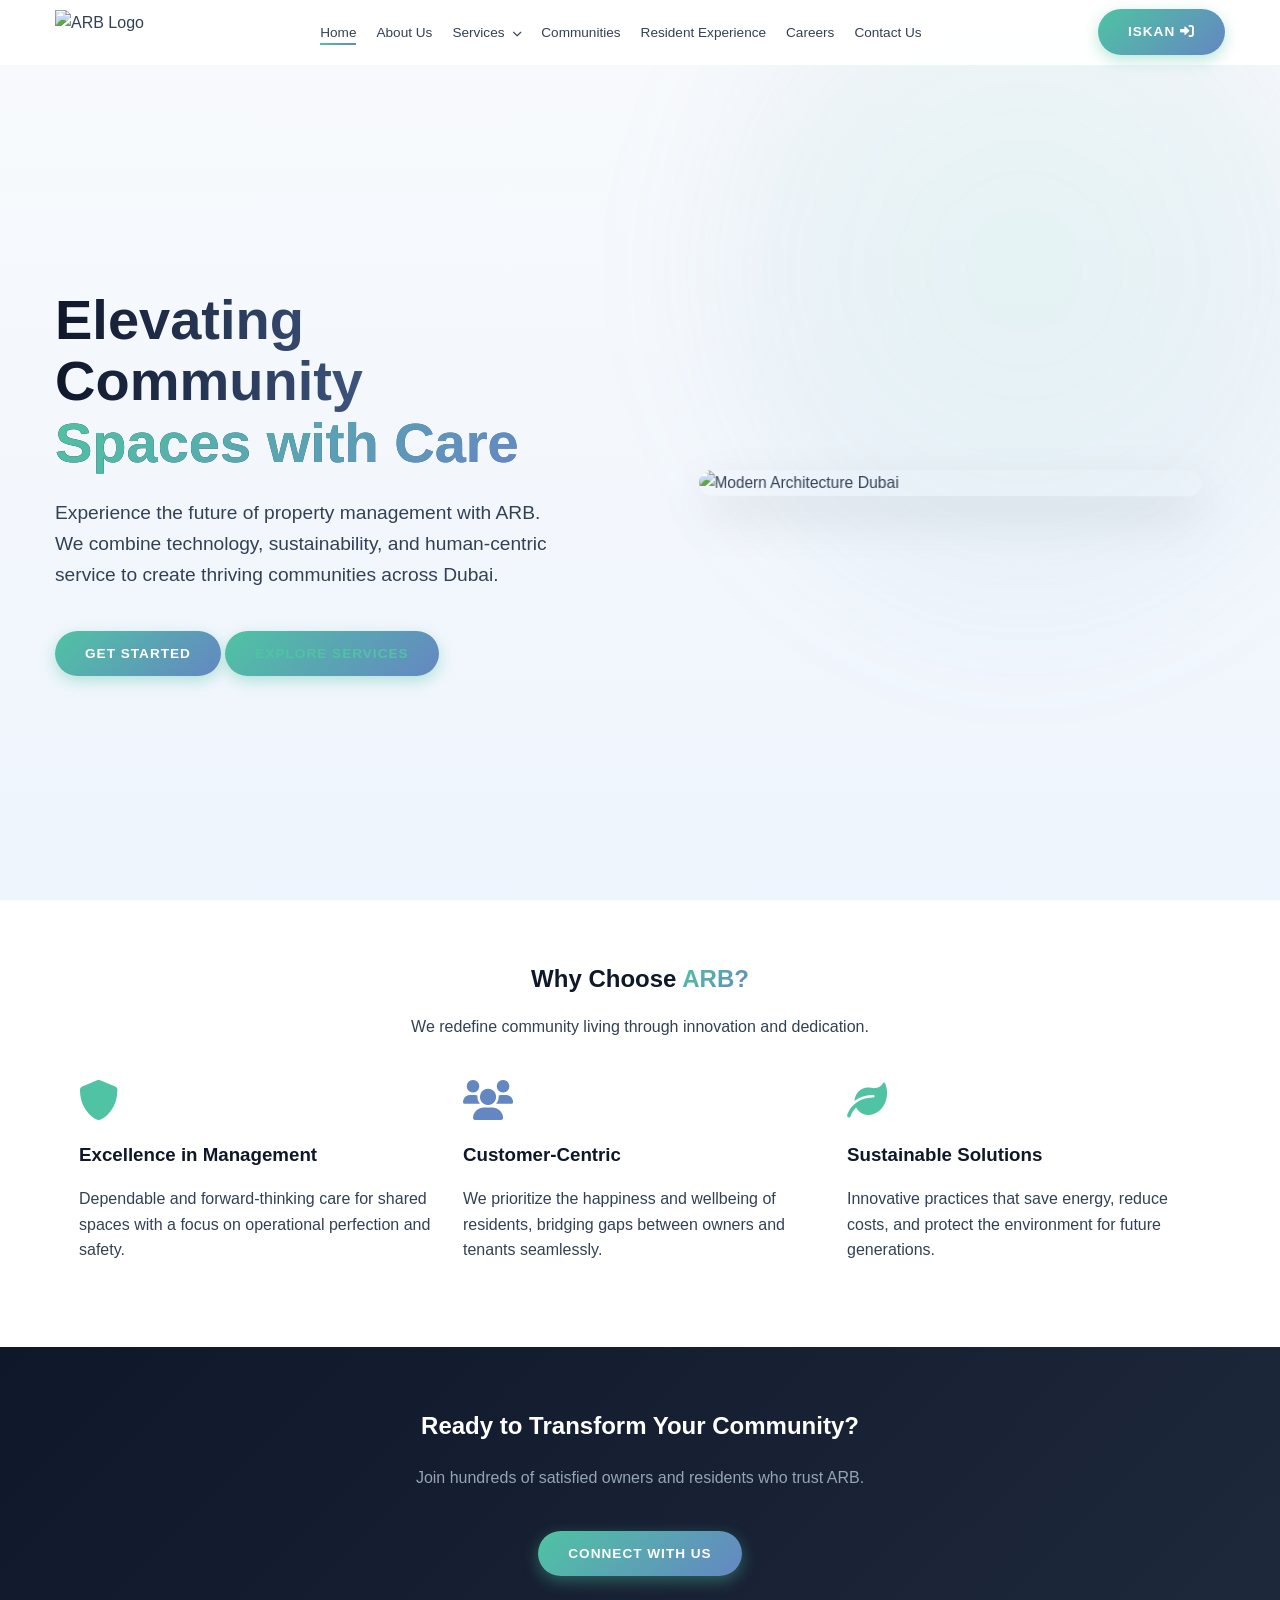
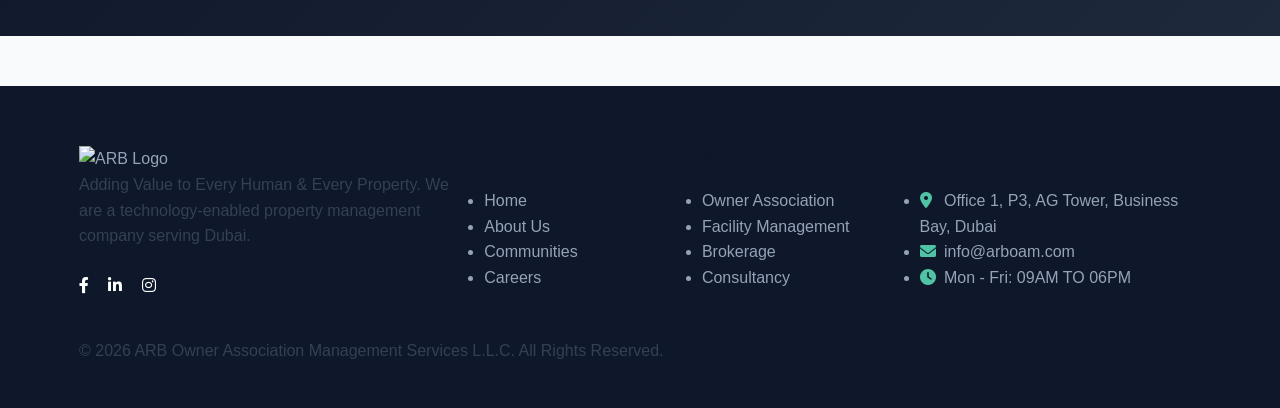
==== index.html @ 4837bdbb "initial commit" ====
<!DOCTYPE html>
<html lang="en">

<head>
    <meta charset="UTF-8">
    <meta name="viewport" content="width=device-width, initial-scale=1.0">
    <title>ARB Owners Association Management - Modern Living</title>
    <link rel="stylesheet" href="style.css">
    <link href="https://cdnjs.cloudflare.com/ajax/libs/font-awesome/6.0.0/css/all.min.css" rel="stylesheet">
</head>

<body>

    <!-- Header / Navbar -->
    <header>
        <div class="container nav-wrapper">
            <a href="index.html" class="logo"><img src="https://www.arboam.com/wp-content/uploads/2025/01/ARB-Logo.png"
                    alt="ARB Logo"></a>
            <nav>
                <ul>
                    <li><a href="index.html" class="active">Home</a></li>
                    <li><a href="about.html">About Us</a></li>
                    <li class="dropdown">
                        <a href="services.html">Services <i class="fas fa-chevron-down" style="font-size: 0.7em; margin-left: 5px;"></i></a>
                        <ul class="dropdown-content">
                            <li><a href="services.html">Owner Association Management</a></li>
                        </ul>
                    </li>
                    <li><a href="communities.html">Communities</a></li>
                    <li><a href="resident-experience.html">Resident Experience</a></li>
                    <li><a href="careers.html">Careers</a></li>
                    <li><a href="contact.html">Contact Us</a></li>
                </ul>
            </nav>
            <a href="#" class="btn btn-Iskan">Iskan <i class="fas fa-sign-in-alt"></i></a>
        </div>
    </header>

    <!-- Hero Section -->
    <section class="hero">
        <div class="shape shape-1"></div>
        <div class="container hero-content">
            <div class="hero-text">
                <h1>Elevating Community <br> <span class="text-gradient">Spaces with Care</span></h1>
                <p>Experience the future of property management with ARB. We combine technology, sustainability, and
                    human-centric service to create thriving communities across Dubai.</p>
                <a href="contact.html" class="btn">Get Started</a>
                <a href="services.html" class="btn btn-Iskan"
                    style="border-color: var(--primary-green); color: var(--primary-green);">Explore Services</a>
            </div>
            <div class="hero-image">
                <img src="https://images.unsplash.com/photo-1545324418-cc1a3fa10c00?ixlib=rb-1.2.1&auto=format&fit=crop&w=1350&q=80"
                    alt="Modern Architecture Dubai">
            </div>
        </div>
    </section>

    <!-- Features Section -->
    <section class="section-padding" style="background: white;">
        <div class="container">
            <div class="section-header">
                <h2>Why Choose <span class="text-gradient">ARB?</span></h2>
                <p>We redefine community living through innovation and dedication.</p>
            </div>
            <div style="display: grid; grid-template-columns: repeat(auto-fit, minmax(300px, 1fr)); gap: 30px;">
                <div class="card">
                    <i class="fas fa-shield-alt"
                        style="font-size: 2.5rem; color: var(--primary-green); margin-bottom: 20px;"></i>
                    <h3>Excellence in Management</h3>
                    <p>Dependable and forward-thinking care for shared spaces with a focus on operational perfection and
                        safety.</p>
                </div>
                <div class="card">
                    <i class="fas fa-users"
                        style="font-size: 2.5rem; color: var(--primary-blue); margin-bottom: 20px;"></i>
                    <h3>Customer-Centric</h3>
                    <p>We prioritize the happiness and wellbeing of residents, bridging gaps between owners and tenants
                        seamlessly.</p>
                </div>
                <div class="card">
                    <i class="fas fa-leaf"
                        style="font-size: 2.5rem; color: var(--primary-green); margin-bottom: 20px;"></i>
                    <h3>Sustainable Solutions</h3>
                    <p>Innovative practices that save energy, reduce costs, and protect the environment for future
                        generations.</p>
                </div>
            </div>
        </div>
    </section>

    <!-- CTA Section -->
    <section class="section-padding"
        style="background: linear-gradient(135deg, #0f172a 0%, #1e293b 100%); color: white;">
        <div class="container" style="text-align: center;">
            <h2 style="color: white; margin-bottom: 20px;">Ready to Transform Your Community?</h2>
            <p style="color: #94a3b8; margin-bottom: 40px;">Join hundreds of satisfied owners and residents who trust
                ARB.</p>
            <a href="contact.html" class="btn">Connect With Us</a>
        </div>
    </section>

    <!-- Footer -->
    <footer>
        <div class="container">
            <div class="footer-grid">
                <div class="footer-item">
                    <a href="index.html" class="footer-logo"><img
                            src="https://www.arboam.com/wp-content/uploads/2025/01/ARB-Logo.png" alt="ARB Logo"></a>
                    <p>Adding Value to Every Human & Every Property. We are a technology-enabled property management
                        company serving Dubai.</p>
                    <div style="margin-top: 20px;">
                        <a href="#" style="color: white; margin-right: 15px;"><i class="fab fa-facebook-f"></i></a>
                        <a href="#" style="color: white; margin-right: 15px;"><i class="fab fa-linkedin-in"></i></a>
                        <a href="#" style="color: white; margin-right: 15px;"><i class="fab fa-instagram"></i></a>
                    </div>
                </div>

                <div class="footer-item">
                    <h4>Quick Links</h4>
                    <ul class="footer-links">
                        <li><a href="index.html">Home</a></li>
                        <li><a href="about.html">About Us</a></li>
                        <li><a href="communities.html">Communities</a></li>
                        <li><a href="careers.html">Careers</a></li>
                    </ul>
                </div>

                <div class="footer-item">
                    <h4>Services</h4>
                    <ul class="footer-links">
                        <li><a href="services.html">Owner Association</a></li>
                        <li><a href="services.html">Facility Management</a></li>
                        <li><a href="services.html">Brokerage</a></li>
                        <li><a href="services.html">Consultancy</a></li>
                    </ul>
                </div>

                <div class="footer-item">
                    <h4>Contact Info</h4>
                    <ul class="footer-links">
                        <li><i class="fas fa-map-marker-alt" style="width: 20px; color: var(--primary-green);"></i>
                            Office 1, P3, AG Tower, Business Bay, Dubai</li>
                        <li><i class="fas fa-envelope" style="width: 20px; color: var(--primary-green);"></i>
                            info@arboam.com</li>
                        <li><i class="fas fa-clock" style="width: 20px; color: var(--primary-green);"></i> Mon - Fri:
                            09AM TO 06PM</li>
                    </ul>
                </div>
            </div>

            <div class="copyright">
                <p>&copy; 2026 ARB Owner Association Management Services L.L.C. All Rights Reserved.</p>
            </div>
        </div>
    </footer>

</body>

</html>
---- style.css ----
/* Global Variables & Color Palette */
:root {
    --primary-blue: #6487c2;
    --primary-green: #4fc3a3;
    --dark-bg: #0f172a;
    --light-bg: #f8fafc;
    --text-color: #334155;
    --light-text: #94a3b8;
    --white: #ffffff;
    --gradient-main: linear-gradient(135deg, var(--primary-green) 0%, var(--primary-blue) 100%);
    --gradient-hover: linear-gradient(135deg, var(--primary-blue) 0%, var(--primary-green) 100%);
    --nav-height: 65px;
    --glass-bg: rgba(255, 255, 255, 0.95);
    --glass-border: 1px solid rgba(255, 255, 255, 0.3);
    --shadow-soft: 0 10px 30px rgba(0, 0, 0, 0.05);
    --shadow-hover: 0 20px 40px rgba(100, 135, 194, 0.2);
    --radius-lg: 16px;
    --radius-btn: 50px;
}

* {
    margin: 0;
    padding: 0;
    box-sizing: border-box;
    font-family: 'Segoe UI', Tahoma, Geneva, Verdana, sans-serif;
}

body {
    background-color: var(--light-bg);
    color: var(--text-color);
    line-height: 1.6;
    overflow-x: hidden;
}

/* Typography */
h1, h2, h3, h4, h5, h6 {
    color: var(--dark-bg);
    margin-bottom: 1rem;
    font-weight: 700;
}

p {
    margin-bottom: 1.5rem;
    color: var(--text-color);
}

a {
    text-decoration: none;
    color: inherit;
    transition: all 0.3s ease;
}

/* Utility Classes */
.container {
    width: 90%;
    max-width: 1200px;
    margin: 0 auto;
    padding: 0 15px;
}

.text-gradient {
    background: var(--gradient-main);
    -webkit-background-clip: text;
    -webkit-text-fill-color: transparent;
    background-clip: text;
}

.section-padding {
    padding: 60px 0;
}

/* About Image Control */
.about-image {
    width: 100%;
    max-width: 500px;
    height: auto;
    object-fit: cover;
    border-radius: var(--radius-lg);
    box-shadow: 0 20px 40px rgba(0,0,0,0.1);
    display: block;
    margin: 0 auto;
}

/* Navbar */
header {
    position: fixed;
    top: 0;
    width: 100%;
    height: var(--nav-height);
    background: var(--glass-bg);
    backdrop-filter: blur(10px);
    -webkit-backdrop-filter: blur(10px);
    border-bottom: var(--glass-border);
    z-index: 1000;
    display: flex;
    align-items: center;
    transition: all 0.3s ease;
}

.nav-wrapper {
    display: flex;
    justify-content: space-between;
    align-items: center;
    width: 100%;
}

.logo {
    display: flex;
    align-items: center;
}

.logo img {
    height: 45px;
    width: auto;
}

nav ul {
    display: flex;
    list-style: none;
    gap: 20px;
    align-items: center;
}

/* Dropdown Support */
.dropdown {
    position: relative;
}

.dropdown-content {
    display: none;
    position: absolute;
    top: 100%;
    left: 0;
    background-color: var(--white); /* Ensure background is solid white */
    min-width: 240px;
    box-shadow: 0 10px 30px rgba(0,0,0,0.1);
    border-radius: 8px;
    padding: 10px 0;
    flex-direction: column;
    gap: 0;
    z-index: 1000;
}

.dropdown:hover .dropdown-content {
    display: flex;
}

.dropdown-content li {
    width: 100%;
    display: block;
}

.dropdown-content li a {
    display: block;
    padding: 10px 20px;
    width: 100%;
    color: var(--text-color);
    transition: all 0.2s ease;
}

.dropdown-content li a:hover {
    background-color: var(--light-bg);
    color: var(--primary-green);
    padding-left: 25px; /* Slight movement on hover */
}

/* Remove the underline effect for dropdown items to keep it clean */
.dropdown-content li a::after {
    display: none;
}

nav ul li a {
    font-weight: 500;
    font-size: 0.85rem;
    color: var(--text-color);
    position: relative;
}

nav ul li a::after {
    content: '';
    position: absolute;
    bottom: -5px;
    left: 0;
    width: 0;
    height: 2px;
    background: var(--gradient-main);
    transition: width 0.3s ease;
}

nav ul li a:hover::after,
nav ul li a.active::after {
    width: 100%;
}

/* Buttons */
.btn {
    display: inline-block;
    padding: 12px 30px;
    background: var(--gradient-main);
    color: var(--white);
    border: none;
    border-radius: var(--radius-btn);
    font-weight: 600;
    cursor: pointer;
    text-transform: uppercase;
    font-size: 0.85rem;
    letter-spacing: 1px;
    box-shadow: 0 5px 15px rgba(79, 195, 163, 0.4);
    transition: all 0.3s ease;
}

.btn:hover {
    transform: translateY(-2px);
    box-shadow: 0 8px 20px rgba(79, 195, 163, 0.6);
    background: var(--gradient-hover);
}

.btn-login {
    background: transparent;
    border: 2px solid var(--primary-blue);
    color: var(--primary-blue);
    margin-left: 20px;
    box-shadow: none;
}

.btn-login:hover {
    background: var(--primary-blue);
    color: var(--white);
    transform: translateY(-2px);
    box-shadow: 0 5px 15px rgba(100, 135, 194, 0.3);
}

/* Hero Section */
.hero {
    min-height: 100vh;
    padding-top: var(--nav-height);
    display: flex;
    align-items: center;
    position: relative;
    overflow: hidden;
    background: linear-gradient(180deg, rgba(248,250,252,1) 0%, rgba(230,240,255,0.5) 100%);
}

.hero::before {
    content: '';
    position: absolute;
    top: -10%;
    right: -5%;
    width: 50%;
    height: 80%;
    background: radial-gradient(circle, rgba(79,195,163,0.1) 0%, rgba(100,135,194,0.05) 70%);
    border-radius: 50%;
    z-index: 0;
    filter: blur(60px);
}

.hero-content {
    position: relative;
    z-index: 1;
    width: 100%;
    display: grid;
    grid-template-columns: 1fr 1fr;
    gap: 50px;
    align-items: center;
}

.hero-text h1 {
    font-size: 3.5rem;
    line-height: 1.1;
    margin-bottom: 25px;
    background: linear-gradient(90deg, var(--dark-bg), var(--primary-blue));
    -webkit-background-clip: text;
    -webkit-text-fill-color: transparent;
}

.hero-text p {
    font-size: 1.2rem;
    color: var(--text-color);
    margin-bottom: 40px;
    max-width: 90%;
}

/* ...existing code... */

.hero-image img {
    /* Adjusted Size */
    width: 90%; 
    max-width: 600px; /* Limit maximum width */
    display: block;
    margin: 0 auto;
    border-radius: var(--radius-lg);
    box-shadow: 0 20px 50px rgba(0,0,0,0.1);
    transform: perspective(1000px) rotateY(-5deg);
    transition: transform 0.5s ease;
}

/* ...existing code... */

/* Section Headers */
.section-header {
    text-align: center;
    max-width: 700px;
    margin: 0 auto 40px; /* Reduced margin */
}

/* ...existing code... */

/* Footer */
footer {
    background: var(--dark-bg);
    color: var(--light-text);
    padding: 60px 0 20px; /* Reduced padding */
    position: relative;
    margin-top: 50px;
}

/* ...existing code... */

.footer-grid {
    display: grid;
    grid-template-columns: 2fr 1fr 1fr 1.5fr;
    gap: 30px; /* Reduced gap */
    margin-bottom: 40px; /* Reduced margin */
}

/* ...existing code... */

/* Responsive */
@media (max-width: 968px) {
    .nav-wrapper {
        flex-direction: column;
        padding: 15px 0;
    }
    
    header {
        height: auto;
        position: relative; /* Changed from fixed for better mobile handling or keep fixed but consider height */
    }

    nav ul {
        flex-wrap: wrap;
        justify-content: center;
        margin: 15px 0;
        gap: 15px; /* Reduced gap for mobile */
    }
    
    .hero {
        padding-top: 40px; /* Reduced padding since header might not be fixed overlay or just to reduce gap */
        min-height: auto; /* Allow content to dictate height */
        padding-bottom: 60px;
    }

    .hero-content {
        grid-template-columns: 1fr;
        gap: 40px;
        text-align: center;
    }

    .hero-text h1 {
        font-size: 2.5rem; /* Smaller font on mobile */
    }

    .hero-text p {
        margin-left: auto;
        margin-right: auto;
    }

    /* About Page Image Responsive */
    .section-padding > .container > div { 
        /* Targeting the grid in about us page */
        grid-template-columns: 1fr !important;
    }
    
    .hero-image {
        margin-top: 20px;
    }

    .hero-image img {
        width: 100%;
        max-width: 100%;
        transform: none; /* Remove 3D effect on mobile for cleaner look */
    }
    
    .footer-grid {
        grid-template-columns: 1fr;
        gap: 40px;
    }
    
    .card {
        padding: 30px; /* Slightly reduced padding */
    }
}

@media (max-width: 480px) {
    .hero-text h1 {
        font-size: 2rem;
    }
    
    .btn {
        width: 100%;
        margin-bottom: 10px;
    }
    
    .btn-login {
        margin-left: 0;
    }
}
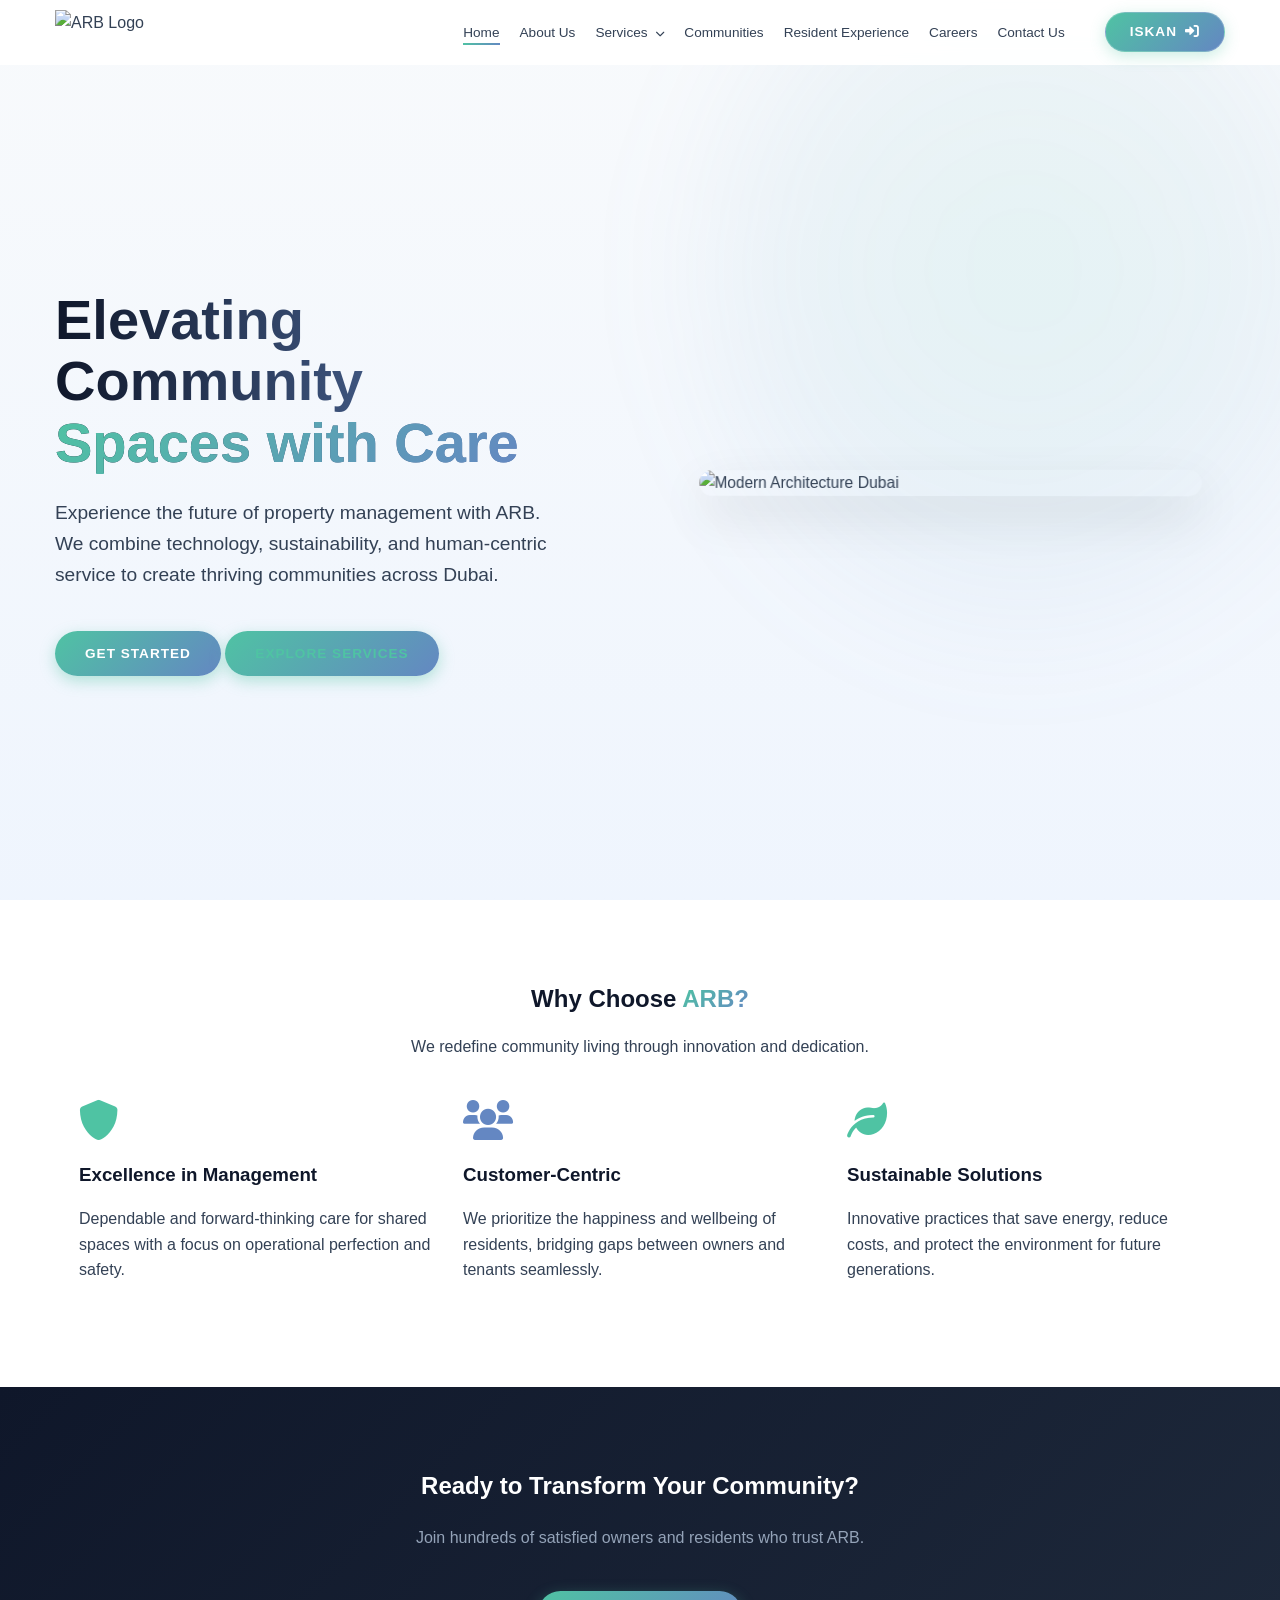
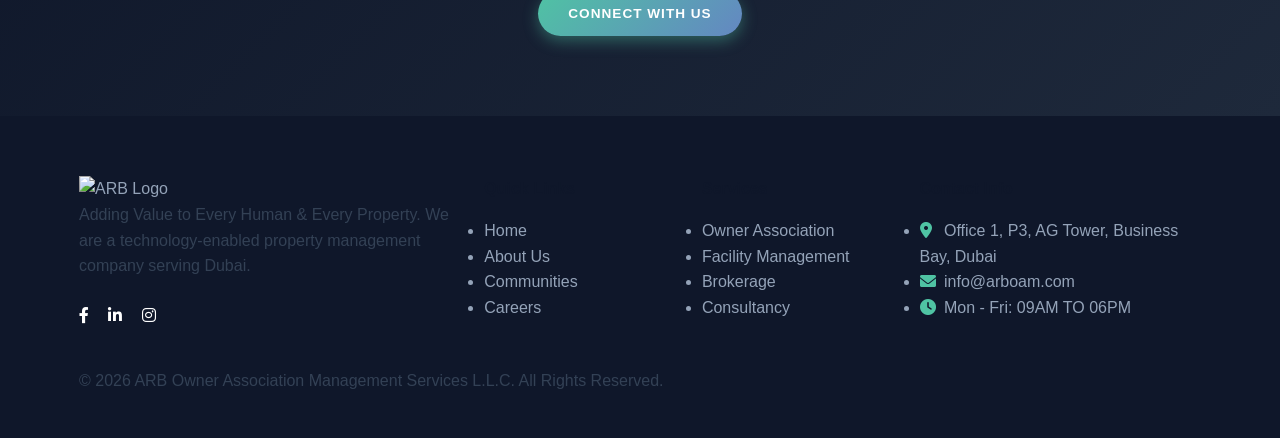
==== commit 553d4143: "changes done" ====
--- a/index.html
+++ b/index.html
@@ -30,9 +30,9 @@
                     <li><a href="resident-experience.html">Resident Experience</a></li>
                     <li><a href="careers.html">Careers</a></li>
                     <li><a href="contact.html">Contact Us</a></li>
+                    <li style="margin-left: 20px;"><a href="#" class="btn btn-iskan">Iskan <i class="fas fa-sign-in-alt"></i></a></li>
                 </ul>
             </nav>
-            <a href="#" class="btn btn-Iskan">Iskan <i class="fas fa-sign-in-alt"></i></a>
         </div>
     </header>
 
--- a/style.css
+++ b/style.css
@@ -1,407 +1,537 @@
 /* Global Variables & Color Palette */
 :root {
-    --primary-blue: #6487c2;
-    --primary-green: #4fc3a3;
-    --dark-bg: #0f172a;
-    --light-bg: #f8fafc;
-    --text-color: #334155;
-    --light-text: #94a3b8;
-    --white: #ffffff;
-    --gradient-main: linear-gradient(135deg, var(--primary-green) 0%, var(--primary-blue) 100%);
-    --gradient-hover: linear-gradient(135deg, var(--primary-blue) 0%, var(--primary-green) 100%);
-    --nav-height: 65px;
-    --glass-bg: rgba(255, 255, 255, 0.95);
-    --glass-border: 1px solid rgba(255, 255, 255, 0.3);
-    --shadow-soft: 0 10px 30px rgba(0, 0, 0, 0.05);
-    --shadow-hover: 0 20px 40px rgba(100, 135, 194, 0.2);
-    --radius-lg: 16px;
-    --radius-btn: 50px;
+  --primary-blue: #6487c2;
+  --primary-green: #4fc3a3;
+  --dark-bg: #0f172a;
+  --light-bg: #f8fafc;
+  --text-color: #334155;
+  --light-text: #94a3b8;
+  --white: #ffffff;
+  --gradient-main: linear-gradient(
+    135deg,
+    var(--primary-green) 0%,
+    var(--primary-blue) 100%
+  );
+  --gradient-hover: linear-gradient(
+    135deg,
+    var(--primary-blue) 0%,
+    var(--primary-green) 100%
+  );
+  --nav-height: 65px;
+  --glass-bg: rgba(255, 255, 255, 0.95);
+  --glass-border: 1px solid rgba(255, 255, 255, 0.3);
+  --shadow-soft: 0 10px 30px rgba(0, 0, 0, 0.05);
+  --shadow-hover: 0 20px 40px rgba(100, 135, 194, 0.2);
+  --radius-lg: 16px;
+  --radius-btn: 50px;
 }
 
 * {
-    margin: 0;
-    padding: 0;
-    box-sizing: border-box;
-    font-family: 'Segoe UI', Tahoma, Geneva, Verdana, sans-serif;
+  margin: 0;
+  padding: 0;
+  box-sizing: border-box;
+  font-family: "Segoe UI", Tahoma, Geneva, Verdana, sans-serif;
 }
 
 body {
-    background-color: var(--light-bg);
-    color: var(--text-color);
-    line-height: 1.6;
-    overflow-x: hidden;
+  background-color: var(--light-bg);
+  color: var(--text-color);
+  line-height: 1.6;
+  overflow-x: hidden;
 }
 
 /* Typography */
-h1, h2, h3, h4, h5, h6 {
-    color: var(--dark-bg);
-    margin-bottom: 1rem;
-    font-weight: 700;
+h1,
+h2,
+h3,
+h4,
+h5,
+h6 {
+  color: var(--dark-bg);
+  margin-bottom: 1rem;
+  font-weight: 700;
 }
 
 p {
-    margin-bottom: 1.5rem;
-    color: var(--text-color);
+  margin-bottom: 1.5rem;
+  color: var(--text-color);
 }
 
 a {
-    text-decoration: none;
-    color: inherit;
-    transition: all 0.3s ease;
+  text-decoration: none;
+  color: inherit;
+  transition: all 0.3s ease;
 }
 
 /* Utility Classes */
 .container {
-    width: 90%;
-    max-width: 1200px;
-    margin: 0 auto;
-    padding: 0 15px;
+  width: 90%;
+  max-width: 1200px;
+  margin: 0 auto;
+  padding: 0 15px;
 }
 
 .text-gradient {
-    background: var(--gradient-main);
-    -webkit-background-clip: text;
-    -webkit-text-fill-color: transparent;
-    background-clip: text;
+  background: var(--gradient-main);
+  -webkit-background-clip: text;
+  -webkit-text-fill-color: transparent;
+  background-clip: text;
 }
 
 .section-padding {
-    padding: 60px 0;
+  padding: 80px 0;
 }
 
 /* About Image Control */
 .about-image {
-    width: 100%;
-    max-width: 500px;
-    height: auto;
-    object-fit: cover;
-    border-radius: var(--radius-lg);
-    box-shadow: 0 20px 40px rgba(0,0,0,0.1);
-    display: block;
-    margin: 0 auto;
+  width: 100%;
+  max-width: 400px;
+  height: auto;
+  object-fit: cover;
+  border-radius: var(--radius-lg);
+  box-shadow: 0 15px 30px rgba(0, 0, 0, 0.08);
+  display: block;
+  margin: 0 auto;
 }
 
 /* Navbar */
 header {
-    position: fixed;
-    top: 0;
-    width: 100%;
-    height: var(--nav-height);
-    background: var(--glass-bg);
-    backdrop-filter: blur(10px);
-    -webkit-backdrop-filter: blur(10px);
-    border-bottom: var(--glass-border);
-    z-index: 1000;
-    display: flex;
-    align-items: center;
-    transition: all 0.3s ease;
+  position: fixed;
+  top: 0;
+  width: 100%;
+  height: var(--nav-height);
+  background: var(--glass-bg);
+  backdrop-filter: blur(10px);
+  -webkit-backdrop-filter: blur(10px);
+  border-bottom: var(--glass-border);
+  z-index: 1000;
+  display: flex;
+  align-items: center;
+  transition: all 0.3s ease;
 }
 
 .nav-wrapper {
-    display: flex;
-    justify-content: space-between;
-    align-items: center;
-    width: 100%;
+  display: flex;
+  justify-content: space-between;
+  align-items: center;
+  width: 100%;
 }
 
 .logo {
-    display: flex;
-    align-items: center;
+  display: flex;
+  align-items: center;
 }
 
 .logo img {
-    height: 45px;
-    width: auto;
+  height: 45px;
+  width: auto;
 }
 
 nav ul {
-    display: flex;
-    list-style: none;
-    gap: 20px;
-    align-items: center;
+  display: flex;
+  list-style: none;
+  gap: 20px;
+  align-items: center;
 }
 
 /* Dropdown Support */
 .dropdown {
-    position: relative;
+  position: relative;
 }
 
 .dropdown-content {
-    display: none;
-    position: absolute;
-    top: 100%;
-    left: 0;
-    background-color: var(--white); /* Ensure background is solid white */
-    min-width: 240px;
-    box-shadow: 0 10px 30px rgba(0,0,0,0.1);
-    border-radius: 8px;
-    padding: 10px 0;
-    flex-direction: column;
-    gap: 0;
-    z-index: 1000;
+  display: none;
+  position: absolute;
+  top: 100%;
+  left: 0;
+  background-color: var(--white); /* Ensure background is solid white */
+  min-width: 240px;
+  box-shadow: 0 10px 30px rgba(0, 0, 0, 0.1);
+  border-radius: 8px;
+  padding: 10px 0;
+  flex-direction: column;
+  gap: 0;
+  z-index: 1000;
 }
 
 .dropdown:hover .dropdown-content {
-    display: flex;
+  display: flex;
 }
 
 .dropdown-content li {
-    width: 100%;
-    display: block;
+  width: 100%;
+  display: block;
 }
 
 .dropdown-content li a {
-    display: block;
-    padding: 10px 20px;
-    width: 100%;
-    color: var(--text-color);
-    transition: all 0.2s ease;
+  display: block;
+  padding: 10px 20px;
+  width: 100%;
+  color: var(--text-color);
+  transition: all 0.2s ease;
 }
 
 .dropdown-content li a:hover {
-    background-color: var(--light-bg);
-    color: var(--primary-green);
-    padding-left: 25px; /* Slight movement on hover */
+  background-color: var(--light-bg);
+  color: var(--primary-green);
+  padding-left: 25px; /* Slight movement on hover */
 }
 
 /* Remove the underline effect for dropdown items to keep it clean */
 .dropdown-content li a::after {
-    display: none;
+  display: none;
 }
 
 nav ul li a {
-    font-weight: 500;
-    font-size: 0.85rem;
-    color: var(--text-color);
-    position: relative;
+  font-weight: 500;
+  font-size: 0.85rem;
+  color: var(--text-color);
+  position: relative;
 }
 
 nav ul li a::after {
-    content: '';
-    position: absolute;
-    bottom: -5px;
-    left: 0;
-    width: 0;
-    height: 2px;
-    background: var(--gradient-main);
-    transition: width 0.3s ease;
+  content: "";
+  position: absolute;
+  bottom: -5px;
+  left: 0;
+  width: 0;
+  height: 2px;
+  background: var(--gradient-main);
+  transition: width 0.3s ease;
 }
 
 nav ul li a:hover::after,
 nav ul li a.active::after {
-    width: 100%;
+  width: 100%;
 }
 
 /* Buttons */
 .btn {
-    display: inline-block;
-    padding: 12px 30px;
-    background: var(--gradient-main);
-    color: var(--white);
-    border: none;
-    border-radius: var(--radius-btn);
-    font-weight: 600;
-    cursor: pointer;
-    text-transform: uppercase;
-    font-size: 0.85rem;
-    letter-spacing: 1px;
-    box-shadow: 0 5px 15px rgba(79, 195, 163, 0.4);
-    transition: all 0.3s ease;
+  display: inline-block;
+  padding: 12px 30px;
+  background: var(--gradient-main);
+  color: var(--white);
+  border: none;
+  border-radius: var(--radius-btn);
+  font-weight: 600;
+  cursor: pointer;
+  text-transform: uppercase;
+  font-size: 0.85rem;
+  letter-spacing: 1px;
+  box-shadow: 0 5px 15px rgba(79, 195, 163, 0.4);
+  transition: all 0.3s ease;
 }
 
 .btn:hover {
-    transform: translateY(-2px);
-    box-shadow: 0 8px 20px rgba(79, 195, 163, 0.6);
-    background: var(--gradient-hover);
+  transform: translateY(-2px);
+  box-shadow: 0 8px 20px rgba(79, 195, 163, 0.6);
+  background: var(--gradient-hover);
 }
 
 .btn-login {
-    background: transparent;
-    border: 2px solid var(--primary-blue);
-    color: var(--primary-blue);
-    margin-left: 20px;
-    box-shadow: none;
+  background: transparent;
+  border: 2px solid var(--primary-blue);
+  color: var(--primary-blue);
+  margin-left: 20px;
+  box-shadow: none;
 }
 
 .btn-login:hover {
-    background: var(--primary-blue);
-    color: var(--white);
-    transform: translateY(-2px);
-    box-shadow: 0 5px 15px rgba(100, 135, 194, 0.3);
+  background: var(--primary-blue);
+  color: var(--white);
+  transform: translateY(-2px);
+  box-shadow: 0 5px 15px rgba(100, 135, 194, 0.3);
 }
 
 /* Hero Section */
 .hero {
-    min-height: 100vh;
-    padding-top: var(--nav-height);
-    display: flex;
-    align-items: center;
-    position: relative;
-    overflow: hidden;
-    background: linear-gradient(180deg, rgba(248,250,252,1) 0%, rgba(230,240,255,0.5) 100%);
+  min-height: 100vh;
+  padding-top: var(--nav-height);
+  display: flex;
+  align-items: center;
+  position: relative;
+  overflow: hidden;
+  background: linear-gradient(
+    180deg,
+    rgba(248, 250, 252, 1) 0%,
+    rgba(230, 240, 255, 0.5) 100%
+  );
 }
 
 .hero::before {
-    content: '';
-    position: absolute;
-    top: -10%;
-    right: -5%;
-    width: 50%;
-    height: 80%;
-    background: radial-gradient(circle, rgba(79,195,163,0.1) 0%, rgba(100,135,194,0.05) 70%);
-    border-radius: 50%;
-    z-index: 0;
-    filter: blur(60px);
+  content: "";
+  position: absolute;
+  top: -10%;
+  right: -5%;
+  width: 50%;
+  height: 80%;
+  background: radial-gradient(
+    circle,
+    rgba(79, 195, 163, 0.1) 0%,
+    rgba(100, 135, 194, 0.05) 70%
+  );
+  border-radius: 50%;
+  z-index: 0;
+  filter: blur(60px);
 }
 
 .hero-content {
-    position: relative;
-    z-index: 1;
-    width: 100%;
-    display: grid;
-    grid-template-columns: 1fr 1fr;
-    gap: 50px;
-    align-items: center;
+  position: relative;
+  z-index: 1;
+  width: 100%;
+  display: grid;
+  grid-template-columns: 1fr 1fr;
+  gap: 50px;
+  align-items: center;
 }
 
 .hero-text h1 {
-    font-size: 3.5rem;
-    line-height: 1.1;
-    margin-bottom: 25px;
-    background: linear-gradient(90deg, var(--dark-bg), var(--primary-blue));
-    -webkit-background-clip: text;
-    -webkit-text-fill-color: transparent;
+  font-size: 3.5rem;
+  line-height: 1.1;
+  margin-bottom: 25px;
+  background: linear-gradient(90deg, var(--dark-bg), var(--primary-blue));
+  -webkit-background-clip: text;
+  -webkit-text-fill-color: transparent;
 }
 
 .hero-text p {
-    font-size: 1.2rem;
-    color: var(--text-color);
-    margin-bottom: 40px;
-    max-width: 90%;
-}
-
-/* ...existing code... */
+  font-size: 1.2rem;
+  color: var(--text-color);
+  margin-bottom: 40px;
+  max-width: 90%;
+}
 
 .hero-image img {
-    /* Adjusted Size */
-    width: 90%; 
-    max-width: 600px; /* Limit maximum width */
-    display: block;
-    margin: 0 auto;
-    border-radius: var(--radius-lg);
-    box-shadow: 0 20px 50px rgba(0,0,0,0.1);
-    transform: perspective(1000px) rotateY(-5deg);
-    transition: transform 0.5s ease;
-}
-
-/* ...existing code... */
+  /* Adjusted Size */
+  width: 90%;
+  max-width: 600px; /* Limit maximum width */
+  display: block;
+  margin: 0 auto;
+  border-radius: var(--radius-lg);
+  box-shadow: 0 20px 50px rgba(0, 0, 0, 0.1);
+  transform: perspective(1000px) rotateY(-5deg);
+  transition: transform 0.5s ease;
+}
 
 /* Section Headers */
 .section-header {
-    text-align: center;
-    max-width: 700px;
-    margin: 0 auto 40px; /* Reduced margin */
-}
-
-/* ...existing code... */
+  text-align: center;
+  max-width: 700px;
+  margin: 0 auto 40px; /* Reduced margin */
+}
 
 /* Footer */
 footer {
-    background: var(--dark-bg);
-    color: var(--light-text);
-    padding: 60px 0 20px; /* Reduced padding */
-    position: relative;
-    margin-top: 50px;
-}
-
-/* ...existing code... */
+  background: var(--dark-bg);
+  color: var(--light-text);
+  padding: 60px 0 20px; /* Reduced padding */
+  position: relative;
+  /* margin-top: 50px; */
+}
+footer img {
+  width: 120px;
+}
 
 .footer-grid {
-    display: grid;
-    grid-template-columns: 2fr 1fr 1fr 1.5fr;
-    gap: 30px; /* Reduced gap */
-    margin-bottom: 40px; /* Reduced margin */
-}
-
-/* ...existing code... */
+  display: grid;
+  grid-template-columns: 2fr 1fr 1fr 1.5fr;
+  gap: 30px; /* Reduced gap */
+  margin-bottom: 40px; /* Reduced margin */
+}
+
+/* Page Headers */
+.page-header {
+  height: 350px;
+  background-size: cover;
+  background-position: center;
+  position: relative;
+  display: flex;
+  align-items: center;
+  justify-content: center;
+  text-align: center;
+  color: var(--white);
+  margin-top: 0; /* Nav is fixed, this might need padding-top if it goes under, or margin-top if nav pushes it */
+  padding-top: var(--nav-height); /* Ensure content clears fixed nav */
+}
+
+.page-header::after {
+  content: "";
+  position: absolute;
+  top: 0;
+  left: 0;
+  width: 100%;
+  height: 100%;
+  background: linear-gradient(rgba(15, 23, 42, 0.7), rgba(15, 23, 42, 0.5));
+  z-index: 1;
+}
+
+.page-header .container {
+  position: relative;
+  z-index: 2;
+}
+
+.page-header h1 {
+  font-size: 3rem;
+  color: var(--white);
+  margin-bottom: 10px;
+  text-shadow: 0 2px 10px rgba(0, 0, 0, 0.3);
+}
+
+.page-header p {
+  color: #e2e8f0;
+  font-size: 1.1rem;
+  max-width: 600px;
+  margin: 0 auto;
+}
+
+/* Breadcrumbs */
+.breadcrumbs {
+  margin-top: 15px;
+  padding: 8px 20px;
+  background: rgba(255, 255, 255, 0.1);
+  backdrop-filter: blur(5px);
+  border-radius: 30px;
+  display: inline-block;
+}
+
+.breadcrumbs ul {
+  list-style: none;
+  display: flex;
+  gap: 10px;
+  align-items: center;
+  margin: 0;
+  padding: 0;
+}
+
+.breadcrumbs li {
+  font-size: 0.9rem;
+  color: #cbd5e1;
+}
+
+.breadcrumbs li a {
+  color: var(--white);
+  font-weight: 600;
+}
+
+.breadcrumbs li a:hover {
+  color: var(--primary-green);
+}
+
+.breadcrumbs li::after {
+  content: "/";
+  margin-left: 10px;
+  color: rgba(255, 255, 255, 0.4);
+}
+
+.breadcrumbs li:last-child::after {
+  content: "";
+  margin-left: 0;
+}
+
+/* Custom Iskan Button */
+.btn-iskan {
+  padding: 8px 24px !important;
+  font-size: 0.85rem !important;
+  border-radius: 999px !important; /* Apple style perfectly round pill */
+  background: var(--gradient-main);
+  box-shadow: 0 4px 15px rgba(79, 195, 163, 0.3);
+  display: inline-flex;
+  align-items: center;
+  gap: 8px;
+  border: 1px solid rgba(255, 255, 255, 0.2);
+}
+
+.btn-iskan:hover {
+  transform: scale(1.05); /* Subtle apple-like zoom */
+  box-shadow: 0 6px 20px rgba(79, 195, 163, 0.5);
+}
+
+.nav-wrapper .logo {
+  margin-right: auto; /* Pushes nav to the right */
+}
+
+/* Remove spacing hack, header is back */
+.subpage-wrapper {
+  display: none;
+}
 
 /* Responsive */
 @media (max-width: 968px) {
-    .nav-wrapper {
-        flex-direction: column;
-        padding: 15px 0;
-    }
-    
-    header {
-        height: auto;
-        position: relative; /* Changed from fixed for better mobile handling or keep fixed but consider height */
-    }
-
-    nav ul {
-        flex-wrap: wrap;
-        justify-content: center;
-        margin: 15px 0;
-        gap: 15px; /* Reduced gap for mobile */
-    }
-    
-    .hero {
-        padding-top: 40px; /* Reduced padding since header might not be fixed overlay or just to reduce gap */
-        min-height: auto; /* Allow content to dictate height */
-        padding-bottom: 60px;
-    }
-
-    .hero-content {
-        grid-template-columns: 1fr;
-        gap: 40px;
-        text-align: center;
-    }
-
-    .hero-text h1 {
-        font-size: 2.5rem; /* Smaller font on mobile */
-    }
-
-    .hero-text p {
-        margin-left: auto;
-        margin-right: auto;
-    }
-
-    /* About Page Image Responsive */
-    .section-padding > .container > div { 
-        /* Targeting the grid in about us page */
-        grid-template-columns: 1fr !important;
-    }
-    
-    .hero-image {
-        margin-top: 20px;
-    }
-
-    .hero-image img {
-        width: 100%;
-        max-width: 100%;
-        transform: none; /* Remove 3D effect on mobile for cleaner look */
-    }
-    
-    .footer-grid {
-        grid-template-columns: 1fr;
-        gap: 40px;
-    }
-    
-    .card {
-        padding: 30px; /* Slightly reduced padding */
-    }
+  .nav-wrapper {
+    flex-direction: column;
+    padding: 15px 0;
+  }
+
+  header {
+    height: auto;
+    position: relative; /* Changed from fixed for better mobile handling or keep fixed but consider height */
+  }
+
+  nav ul {
+    flex-wrap: wrap;
+    justify-content: center;
+    margin: 15px 0;
+    gap: 15px; /* Reduced gap for mobile */
+  }
+
+  .hero {
+    padding-top: 40px; /* Reduced padding since header might not be fixed overlay or just to reduce gap */
+    min-height: auto; /* Allow content to dictate height */
+    padding-bottom: 60px;
+  }
+
+  .hero-content {
+    grid-template-columns: 1fr;
+    gap: 40px;
+    text-align: center;
+  }
+
+  .hero-text h1 {
+    font-size: 2.5rem; /* Smaller font on mobile */
+  }
+
+  .hero-text p {
+    margin-left: auto;
+    margin-right: auto;
+  }
+
+  /* About Page Image Responsive */
+  .section-padding > .container > div {
+    /* Targeting the grid in about us page */
+    grid-template-columns: 1fr !important;
+  }
+
+  .hero-image {
+    margin-top: 20px;
+  }
+
+  .hero-image img {
+    width: 100%;
+    max-width: 100%;
+    transform: none; /* Remove 3D effect on mobile for cleaner look */
+  }
+
+  .footer-grid {
+    grid-template-columns: 1fr;
+    gap: 40px;
+  }
+
+  .card {
+    padding: 30px; /* Slightly reduced padding */
+  }
 }
 
 @media (max-width: 480px) {
-    .hero-text h1 {
-        font-size: 2rem;
-    }
-    
-    .btn {
-        width: 100%;
-        margin-bottom: 10px;
-    }
-    
-    .btn-login {
-        margin-left: 0;
-    }
-}
+  .hero-text h1 {
+    font-size: 2rem;
+  }
+
+  .btn {
+    width: 100%;
+    margin-bottom: 10px;
+  }
+
+  .btn-login {
+    margin-left: 0;
+  }
+}
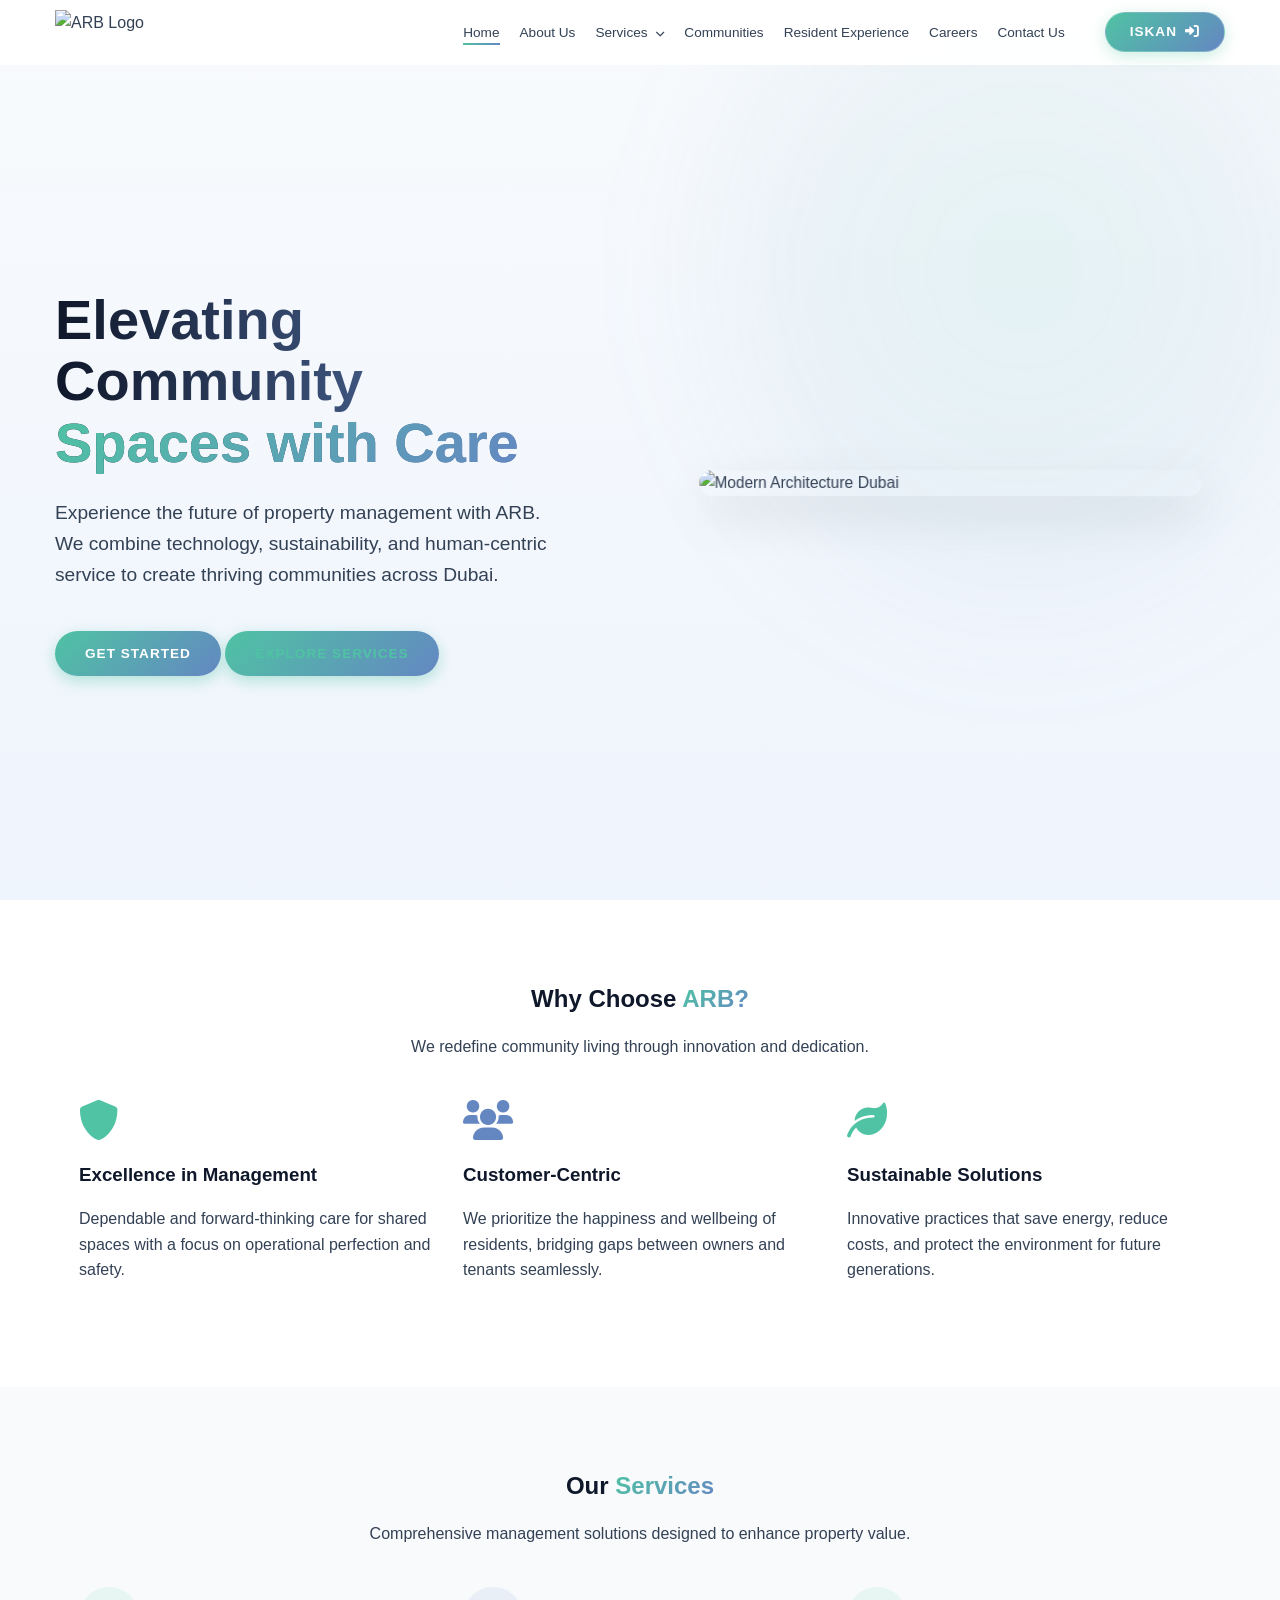
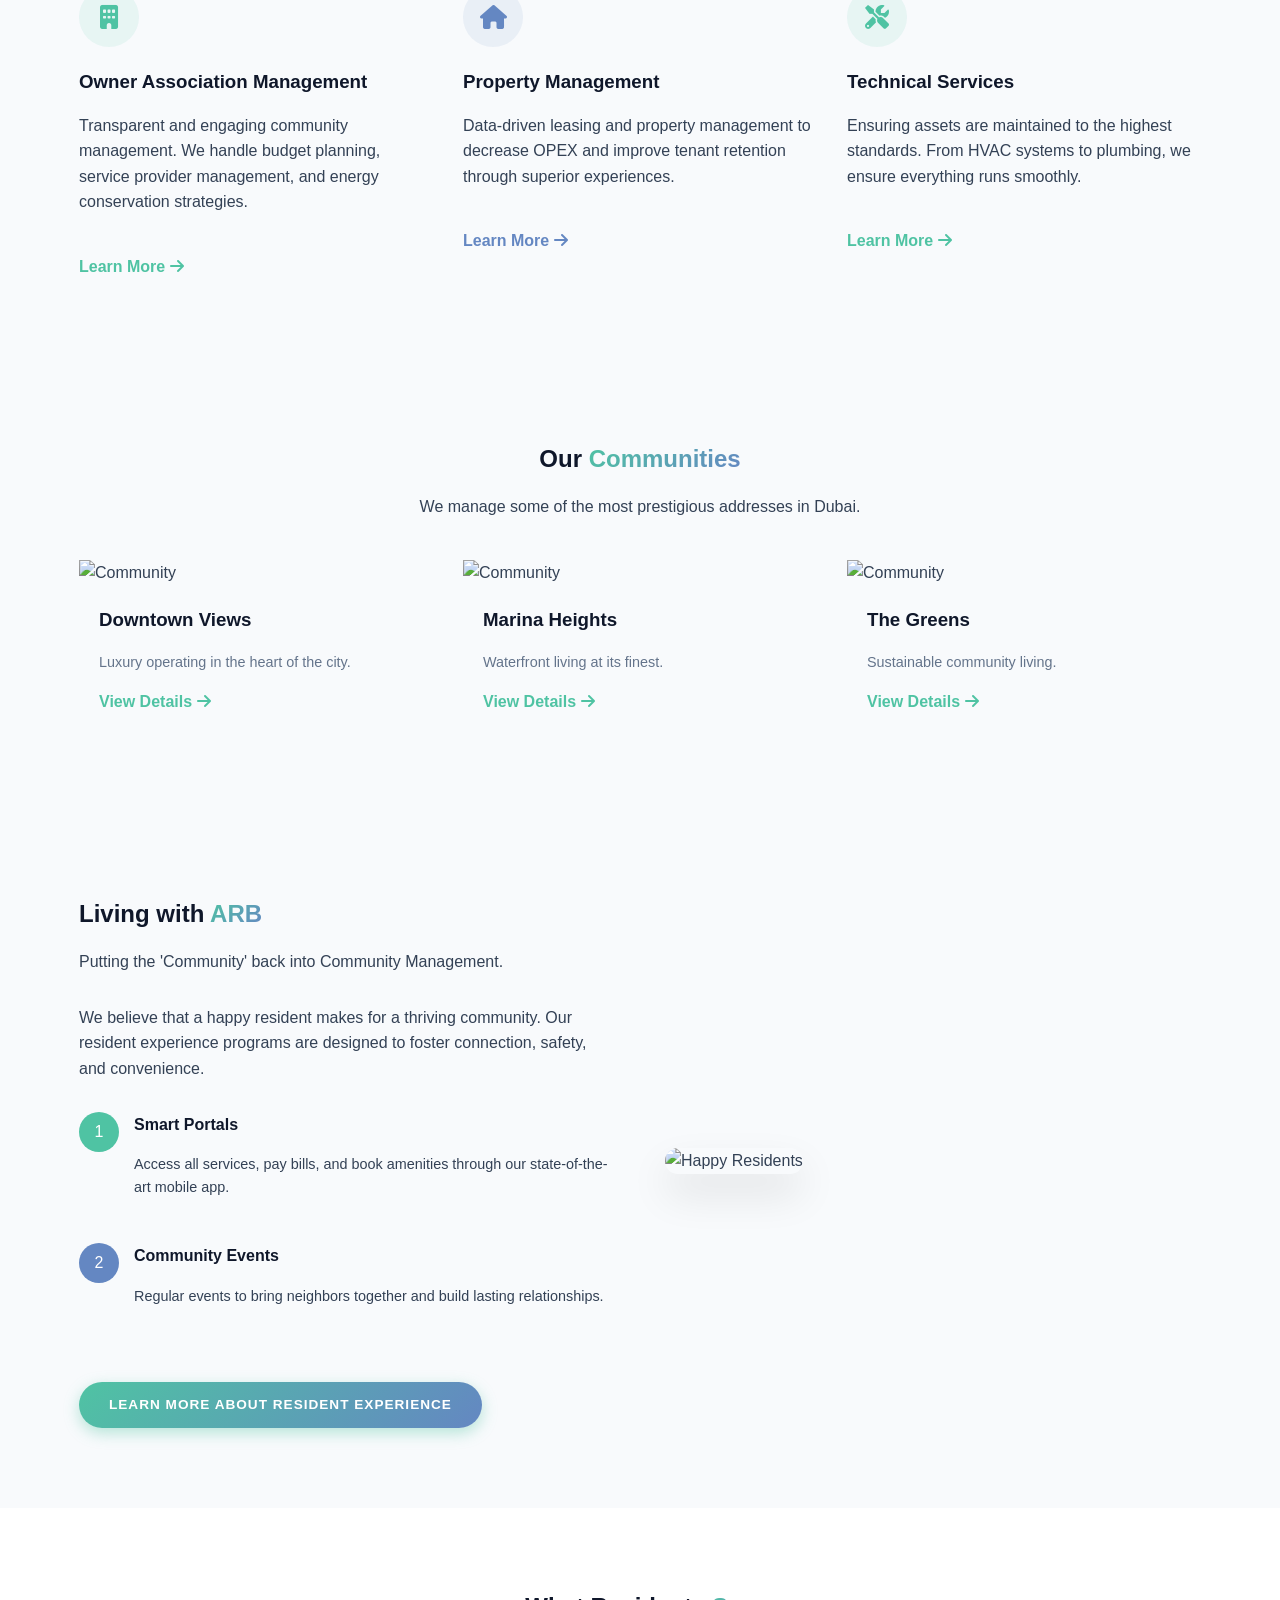
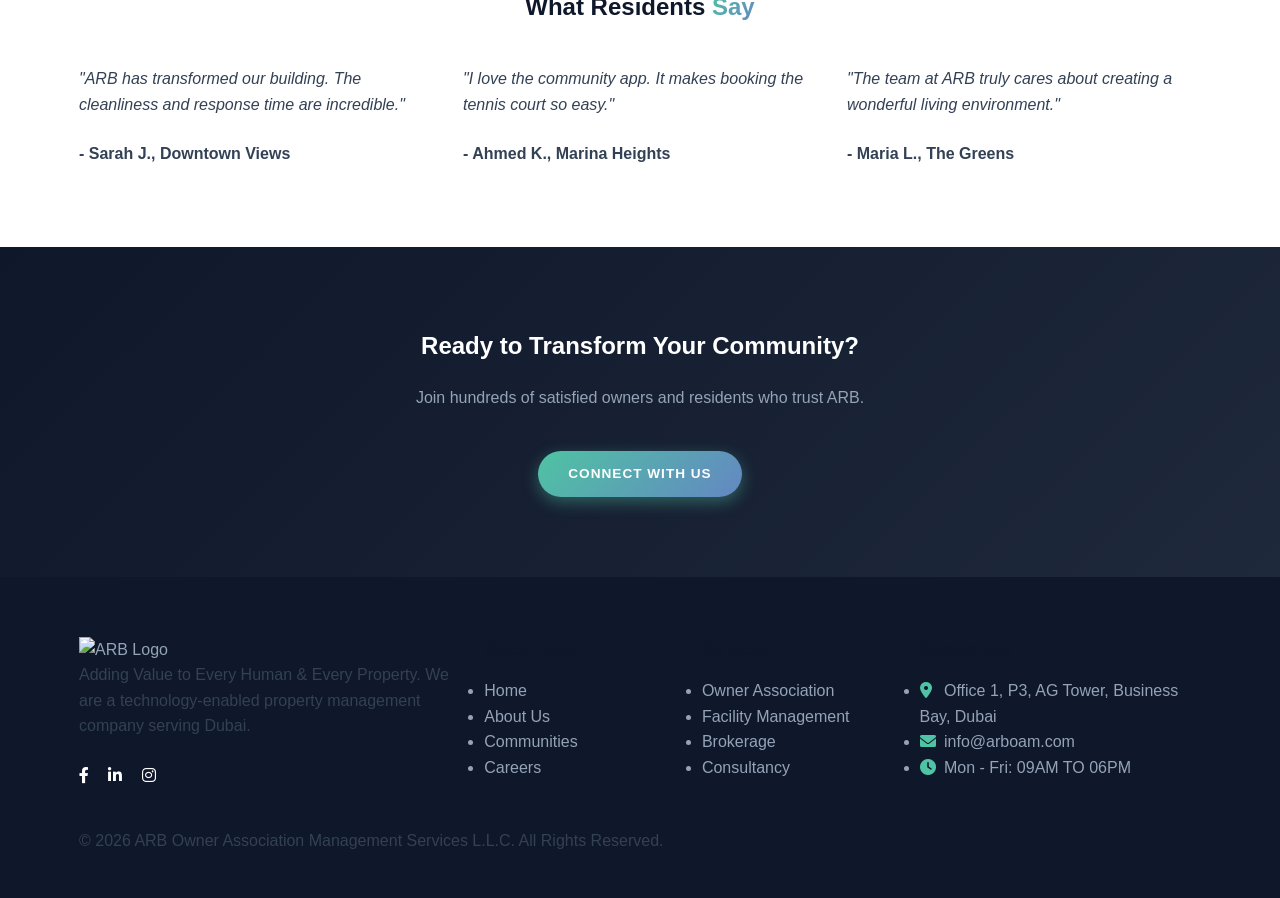
==== commit e027ce1c: "fixed mobile menu issues" ====
--- a/index.html
+++ b/index.html
@@ -4,6 +4,8 @@
 <head>
     <meta charset="UTF-8">
     <meta name="viewport" content="width=device-width, initial-scale=1.0">
+    <link rel="shortcut icon" href="https://www.arboam.com/wp-content/uploads/2025/01/ARB-favicon.png"
+        type="image/x-icon" />
     <title>ARB Owners Association Management - Modern Living</title>
     <link rel="stylesheet" href="style.css">
     <link href="https://cdnjs.cloudflare.com/ajax/libs/font-awesome/6.0.0/css/all.min.css" rel="stylesheet">
@@ -17,11 +19,17 @@
             <a href="index.html" class="logo"><img src="https://www.arboam.com/wp-content/uploads/2025/01/ARB-Logo.png"
                     alt="ARB Logo"></a>
             <nav>
-                <ul>
+                <div class="mobile-menu-toggle" id="mobile-menu-toggle">
+                    <span></span>
+                    <span></span>
+                    <span></span>
+                </div>
+                <ul id="nav-menu">
                     <li><a href="index.html" class="active">Home</a></li>
                     <li><a href="about.html">About Us</a></li>
                     <li class="dropdown">
-                        <a href="services.html">Services <i class="fas fa-chevron-down" style="font-size: 0.7em; margin-left: 5px;"></i></a>
+                        <a href="services.html">Services <i class="fas fa-chevron-down"
+                                style="font-size: 0.7em; margin-left: 5px;"></i></a>
                         <ul class="dropdown-content">
                             <li><a href="services.html">Owner Association Management</a></li>
                         </ul>
@@ -30,11 +38,27 @@
                     <li><a href="resident-experience.html">Resident Experience</a></li>
                     <li><a href="careers.html">Careers</a></li>
                     <li><a href="contact.html">Contact Us</a></li>
-                    <li style="margin-left: 20px;"><a href="#" class="btn btn-iskan">Iskan <i class="fas fa-sign-in-alt"></i></a></li>
+                    <li style="margin-left: 20px;"><a href="#" class="btn btn-iskan">Iskan <i
+                                class="fas fa-sign-in-alt"></i></a></li>
                 </ul>
             </nav>
         </div>
     </header>
+
+    <!-- Mobile Menu Overlay -->
+    <div class="mobile-menu-overlay" id="mobile-menu-overlay"></div>
+    <div class="mobile-menu" id="mobile-menu">
+        <ul>
+            <li><a href="index.html" class="active">Home</a></li>
+            <li><a href="about.html">About Us</a></li>
+            <li><a href="services.html">Services</a></li>
+            <li><a href="communities.html">Communities</a></li>
+            <li><a href="resident-experience.html">Resident Experience</a></li>
+            <li><a href="careers.html">Careers</a></li>
+            <li><a href="contact.html">Contact Us</a></li>
+            <li><a href="#" class="btn btn-iskan">Iskan <i class="fas fa-sign-in-alt"></i></a></li>
+        </ul>
+    </div>
 
     <!-- Hero Section -->
     <section class="hero">
@@ -88,6 +112,140 @@
         </div>
     </section>
 
+    <!-- Services Section -->
+    <section class="section-padding">
+        <div class="container">
+            <div class="section-header">
+                <h2>Our <span class="text-gradient">Services</span></h2>
+                <p>Comprehensive management solutions designed to enhance property value.</p>
+            </div>
+            <div style="display: grid; grid-template-columns: repeat(auto-fit, minmax(300px, 1fr)); gap: 30px;">
+                <div class="card">
+                    <div style="background: rgba(79, 195, 163, 0.1); width: 60px; height: 60px; border-radius: 50%; display: flex; align-items: center; justify-content: center; margin-bottom: 20px;">
+                        <i class="fas fa-building" style="font-size: 1.5rem; color: var(--primary-green);"></i>
+                    </div>
+                    <h3>Owner Association Management</h3>
+                    <p>Transparent and engaging community management. We handle budget planning, service provider management, and energy conservation strategies.</p>
+                    <a href="services.html" style="color: var(--primary-green); font-weight: 600; margin-top: 15px; display: inline-block;">Learn More <i class="fas fa-arrow-right"></i></a>
+                </div>
+                <div class="card">
+                    <div style="background: rgba(100, 135, 194, 0.1); width: 60px; height: 60px; border-radius: 50%; display: flex; align-items: center; justify-content: center; margin-bottom: 20px;">
+                        <i class="fas fa-home" style="font-size: 1.5rem; color: var(--primary-blue);"></i>
+                    </div>
+                    <h3>Property Management</h3>
+                    <p>Data-driven leasing and property management to decrease OPEX and improve tenant retention through superior experiences.</p>
+                    <a href="services.html" style="color: var(--primary-blue); font-weight: 600; margin-top: 15px; display: inline-block;">Learn More <i class="fas fa-arrow-right"></i></a>
+                </div>
+                <div class="card">
+                    <div style="background: rgba(79, 195, 163, 0.1); width: 60px; height: 60px; border-radius: 50%; display: flex; align-items: center; justify-content: center; margin-bottom: 20px;">
+                        <i class="fas fa-tools" style="font-size: 1.5rem; color: var(--primary-green);"></i>
+                    </div>
+                    <h3>Technical Services</h3>
+                    <p>Ensuring assets are maintained to the highest standards. From HVAC systems to plumbing, we ensure everything runs smoothly.</p>
+                    <a href="services.html" style="color: var(--primary-green); font-weight: 600; margin-top: 15px; display: inline-block;">Learn More <i class="fas fa-arrow-right"></i></a>
+                </div>
+            </div>
+        </div>
+    </section>
+
+    <!-- Communities Section -->
+    <section class="section-padding" style="background: var(--light-bg);">
+        <div class="container">
+            <div class="section-header">
+                <h2>Our <span class="text-gradient">Communities</span></h2>
+                <p>We manage some of the most prestigious addresses in Dubai.</p>
+            </div>
+            <div style="display: grid; grid-template-columns: repeat(auto-fit, minmax(300px, 1fr)); gap: 30px;">
+                <div class="card" style="padding: 0; overflow: hidden;">
+                    <img src="https://images.unsplash.com/photo-1590725140246-20ac7013a1e8?ixlib=rb-1.2.1&auto=format&fit=crop&w=1350&q=80" style="width: 100%; height: 200px; object-fit: cover;" alt="Community">
+                    <div style="padding: 20px;">
+                        <h3>Downtown Views</h3>
+                        <p style="font-size: 0.9rem; color: #64748b; margin-bottom: 15px;">Luxury operating in the heart of the city.</p>
+                        <a href="communities.html" style="color: var(--primary-green); font-weight: 600;">View Details <i class="fas fa-arrow-right"></i></a>
+                    </div>
+                </div>
+                <div class="card" style="padding: 0; overflow: hidden;">
+                    <img src="https://images.unsplash.com/photo-1579758629938-03607ccdbaba?ixlib=rb-1.2.1&auto=format&fit=crop&w=1350&q=80" style="width: 100%; height: 200px; object-fit: cover;" alt="Community">
+                    <div style="padding: 20px;">
+                        <h3>Marina Heights</h3>
+                        <p style="font-size: 0.9rem; color: #64748b; margin-bottom: 15px;">Waterfront living at its finest.</p>
+                        <a href="communities.html" style="color: var(--primary-green); font-weight: 600;">View Details <i class="fas fa-arrow-right"></i></a>
+                    </div>
+                </div>
+                <div class="card" style="padding: 0; overflow: hidden;">
+                    <img src="https://images.unsplash.com/photo-1518684079858-e91647369f9a?ixlib=rb-1.2.1&auto=format&fit=crop&w=1350&q=80" style="width: 100%; height: 200px; object-fit: cover;" alt="Community">
+                    <div style="padding: 20px;">
+                        <h3>The Greens</h3>
+                        <p style="font-size: 0.9rem; color: #64748b; margin-bottom: 15px;">Sustainable community living.</p>
+                        <a href="communities.html" style="color: var(--primary-green); font-weight: 600;">View Details <i class="fas fa-arrow-right"></i></a>
+                    </div>
+                </div>
+            </div>
+        </div>
+    </section>
+
+    <!-- Resident Experience Section -->
+    <section class="section-padding">
+        <div class="container">
+            <div style="display: grid; grid-template-columns: 1fr 1fr; gap: 50px; align-items: center;">
+                <div>
+                    <div class="section-header" style="text-align: left; max-width: none; margin-bottom: 30px;">
+                        <h2>Living with <span class="text-gradient">ARB</span></h2>
+                        <p>Putting the 'Community' back into Community Management.</p>
+                    </div>
+                    <p>We believe that a happy resident makes for a thriving community. Our resident experience programs are designed to foster connection, safety, and convenience.</p>
+                    <div style="margin-top: 30px;">
+                        <div style="display: flex; gap: 15px; margin-bottom: 20px;">
+                            <div style="background: var(--primary-green); width: 40px; height: 40px; border-radius: 50%; display: flex; align-items: center; justify-content: center; color: white; flex-shrink: 0;">
+                                1
+                            </div>
+                            <div>
+                                <h4>Smart Portals</h4>
+                                <p style="font-size: 0.9rem;">Access all services, pay bills, and book amenities through our state-of-the-art mobile app.</p>
+                            </div>
+                        </div>
+                        <div style="display: flex; gap: 15px; margin-bottom: 20px;">
+                            <div style="background: var(--primary-blue); width: 40px; height: 40px; border-radius: 50%; display: flex; align-items: center; justify-content: center; color: white; flex-shrink: 0;">
+                                2
+                            </div>
+                            <div>
+                                <h4>Community Events</h4>
+                                <p style="font-size: 0.9rem;">Regular events to bring neighbors together and build lasting relationships.</p>
+                            </div>
+                        </div>
+                    </div>
+                    <a href="resident-experience.html" class="btn" style="margin-top: 30px;">Learn More About Resident Experience</a>
+                </div>
+                <div>
+                    <img src="https://images.unsplash.com/photo-1529156069893-b224890bb008?ixlib=rb-1.2.1&auto=format&fit=crop&w=1350&q=80" alt="Happy Residents" style="width: 100%; border-radius: 16px; box-shadow: 0 20px 40px rgba(0,0,0,0.1);">
+                </div>
+            </div>
+        </div>
+    </section>
+
+    <!-- Testimonials Section -->
+    <section class="section-padding" style="background-color: var(--white);">
+        <div class="container">
+            <div class="section-header">
+                <h2>What Residents <span class="text-gradient">Say</span></h2>
+            </div>
+            <div style="display: grid; grid-template-columns: repeat(auto-fit, minmax(300px, 1fr)); gap: 30px;">
+                <div class="card">
+                    <p style="font-style: italic;">"ARB has transformed our building. The cleanliness and response time are incredible."</p>
+                    <div style="margin-top: 20px; font-weight: 700;">- Sarah J., Downtown Views</div>
+                </div>
+                <div class="card">
+                    <p style="font-style: italic;">"I love the community app. It makes booking the tennis court so easy."</p>
+                    <div style="margin-top: 20px; font-weight: 700;">- Ahmed K., Marina Heights</div>
+                </div>
+                <div class="card">
+                    <p style="font-style: italic;">"The team at ARB truly cares about creating a wonderful living environment."</p>
+                    <div style="margin-top: 20px; font-weight: 700;">- Maria L., The Greens</div>
+                </div>
+            </div>
+        </div>
+    </section>
+
     <!-- CTA Section -->
     <section class="section-padding"
         style="background: linear-gradient(135deg, #0f172a 0%, #1e293b 100%); color: white;">
@@ -154,6 +312,44 @@
         </div>
     </footer>
 
+    <script>
+        // Mobile menu toggle functionality
+        document.addEventListener('DOMContentLoaded', function() {
+            const menuToggle = document.getElementById('mobile-menu-toggle');
+            const mobileMenu = document.getElementById('mobile-menu');
+            const mobileMenuOverlay = document.getElementById('mobile-menu-overlay');
+
+            if (menuToggle && mobileMenu && mobileMenuOverlay) {
+                // Toggle menu when hamburger is clicked
+                menuToggle.addEventListener('click', function() {
+                    menuToggle.classList.toggle('active');
+                    mobileMenu.classList.toggle('active');
+                    mobileMenuOverlay.classList.toggle('active');
+                    document.body.style.overflow = mobileMenu.classList.contains('active') ? 'hidden' : '';
+                });
+
+                // Close menu when overlay is clicked
+                mobileMenuOverlay.addEventListener('click', function() {
+                    menuToggle.classList.remove('active');
+                    mobileMenu.classList.remove('active');
+                    mobileMenuOverlay.classList.remove('active');
+                    document.body.style.overflow = '';
+                });
+
+                // Close menu when a link is clicked
+                const menuLinks = mobileMenu.querySelectorAll('a');
+                menuLinks.forEach(link => {
+                    link.addEventListener('click', function() {
+                        menuToggle.classList.remove('active');
+                        mobileMenu.classList.remove('active');
+                        mobileMenuOverlay.classList.remove('active');
+                        document.body.style.overflow = '';
+                    });
+                });
+            }
+        });
+    </script>
+
 </body>
 
 </html>
--- a/style.css
+++ b/style.css
@@ -450,33 +450,171 @@
   margin-right: auto; /* Pushes nav to the right */
 }
 
+/* Mobile Menu Toggle */
+.mobile-menu-toggle {
+  display: none;
+  flex-direction: column;
+  cursor: pointer;
+  padding: 10px;
+  margin-left: auto;
+  margin-right: 15px;
+}
+
+.mobile-menu-toggle span {
+  width: 25px;
+  height: 3px;
+  background: var(--text-color);
+  margin: 3px 0;
+  transition: 0.3s;
+  border-radius: 2px;
+}
+
+.mobile-menu-toggle.active span:nth-child(1) {
+  transform: rotate(-45deg) translate(-5px, 6px);
+}
+
+.mobile-menu-toggle.active span:nth-child(2) {
+  opacity: 0;
+}
+
+.mobile-menu-toggle.active span:nth-child(3) {
+  transform: rotate(45deg) translate(-5px, -6px);
+}
+
+/* Mobile Menu Overlay */
+.mobile-menu-overlay {
+  position: fixed;
+  top: 0;
+  left: 0;
+  width: 100%;
+  height: 100%;
+  background: rgba(0, 0, 0, 0.5);
+  z-index: 999;
+  opacity: 0;
+  visibility: hidden;
+  transition: all 0.3s ease;
+}
+
+.mobile-menu-overlay.active {
+  opacity: 1;
+  visibility: visible;
+}
+
+.mobile-menu {
+  position: fixed;
+  top: 0;
+  right: -300px;
+  width: 280px;
+  height: 100%;
+  background: var(--white);
+  box-shadow: -5px 0 15px rgba(0, 0, 0, 0.1);
+  transition: right 0.3s ease;
+  z-index: 1000;
+  padding: 80px 20px 20px;
+  overflow-y: auto;
+}
+
+.mobile-menu.active {
+  right: 0;
+}
+
+.mobile-menu ul {
+  list-style: none;
+  padding: 0;
+  margin: 0;
+}
+
+.mobile-menu li {
+  margin-bottom: 15px;
+  border-bottom: 1px solid #eee;
+  padding-bottom: 15px;
+}
+
+.mobile-menu li:last-child {
+  border-bottom: none;
+  margin-bottom: 30px;
+}
+
+.mobile-menu li a {
+  display: block;
+  color: var(--text-color);
+  text-decoration: none;
+  font-size: 1.1rem;
+  font-weight: 500;
+  padding: 10px 0;
+  transition: color 0.3s ease;
+}
+
+.mobile-menu li a:hover,
+.mobile-menu li a.active {
+  color: var(--primary-green);
+}
+
+.mobile-menu .btn-iskan {
+  display: inline-block;
+  margin-top: 20px;
+  width: 100%;
+  text-align: center;
+}
+
+/* Dropdown in mobile menu */
+.mobile-menu .dropdown-content {
+  display: block !important;
+  position: static;
+  background: transparent;
+  box-shadow: none;
+  border-radius: 0;
+  padding: 10px 0 0 20px;
+  margin-top: 10px;
+}
+
+.mobile-menu .dropdown-content li {
+  border-bottom: none;
+  margin-bottom: 8px;
+  padding-bottom: 8px;
+}
+
+.mobile-menu .dropdown-content li a {
+  font-size: 1rem;
+  color: var(--light-text);
+}
+
+.mobile-menu .dropdown-content li a:hover {
+  color: var(--primary-blue);
+}
+
 /* Remove spacing hack, header is back */
-.subpage-wrapper {
+.subpage-wrapper { 
   display: none;
 }
 
 /* Responsive */
 @media (max-width: 968px) {
   .nav-wrapper {
-    flex-direction: column;
+    flex-direction: row !important; /* Keep horizontal layout */
+    justify-content: space-between !important; /* Logo left, menu right */
+    align-items: center !important;
     padding: 15px 0;
+  }
+
+  /* Show mobile menu toggle */
+  .mobile-menu-toggle {
+    display: flex;
+  }
+
+  /* Hide desktop menu */
+  #nav-menu {
+    display: none;
   }
 
   header {
     height: auto;
-    position: relative; /* Changed from fixed for better mobile handling or keep fixed but consider height */
-  }
-
-  nav ul {
-    flex-wrap: wrap;
-    justify-content: center;
-    margin: 15px 0;
-    gap: 15px; /* Reduced gap for mobile */
+    position: relative;
   }
 
   .hero {
-    padding-top: 40px; /* Reduced padding since header might not be fixed overlay or just to reduce gap */
-    min-height: auto; /* Allow content to dictate height */
+    padding-top: 40px;
+    min-height: auto;
     padding-bottom: 60px;
   }
 
@@ -487,7 +625,7 @@
   }
 
   .hero-text h1 {
-    font-size: 2.5rem; /* Smaller font on mobile */
+    font-size: 2.5rem;
   }
 
   .hero-text p {
@@ -497,8 +635,32 @@
 
   /* About Page Image Responsive */
   .section-padding > .container > div {
-    /* Targeting the grid in about us page */
     grid-template-columns: 1fr !important;
+  }
+
+  /* Additional responsive rules for specific layouts */
+  .section-padding .container > div[style*="grid-template-columns: 1fr 1fr"] {
+    grid-template-columns: 1fr !important;
+  }
+
+  .section-padding .container > div[style*="grid-template-columns: repeat(auto-fit, minmax(350px, 1fr))"] {
+    grid-template-columns: 1fr !important;
+  }
+
+  .section-padding .container > div[style*="grid-template-columns: repeat(auto-fit, minmax(300px, 1fr))"] {
+    grid-template-columns: 1fr !important;
+  }
+
+  /* Contact form responsive adjustments */
+  .card input,
+  .card textarea,
+  .card select {
+    width: 100% !important;
+    margin-bottom: 15px;
+  }
+
+  .card form div[style*="text-align: center"] {
+    text-align: left !important;
   }
 
   .hero-image {
@@ -508,7 +670,7 @@
   .hero-image img {
     width: 100%;
     max-width: 100%;
-    transform: none; /* Remove 3D effect on mobile for cleaner look */
+    transform: none;
   }
 
   .footer-grid {
@@ -517,7 +679,20 @@
   }
 
   .card {
-    padding: 30px; /* Slightly reduced padding */
+    padding: 30px;
+  }
+
+  /* Page headers responsive */
+  .page-header h1 {
+    font-size: 2.2rem;
+  }
+
+  .page-header p {
+    font-size: 1rem;
+  }
+
+  .breadcrumbs {
+    font-size: 0.85rem;
   }
 }
 
@@ -534,4 +709,41 @@
   .btn-login {
     margin-left: 0;
   }
-}
+
+  /* Mobile menu adjustments for small screens */
+  .mobile-menu {
+    width: 100%;
+    right: -100%;
+  }
+
+  /* Page headers on very small screens */
+  .page-header h1 {
+    font-size: 1.8rem;
+  }
+
+  .page-header p {
+    font-size: 0.9rem;
+  }
+
+  /* Breadcrumbs on small screens */
+  .breadcrumbs {
+    font-size: 0.8rem;
+    padding: 6px 15px;
+  }
+
+  /* Card padding on small screens */
+  .card {
+    padding: 20px;
+  }
+
+  /* Section padding reduction */
+  .section-padding {
+    padding: 60px 0;
+  }
+
+  /* Footer adjustments */
+  .footer-grid {
+    grid-template-columns: 1fr;
+    gap: 30px;
+  }
+}
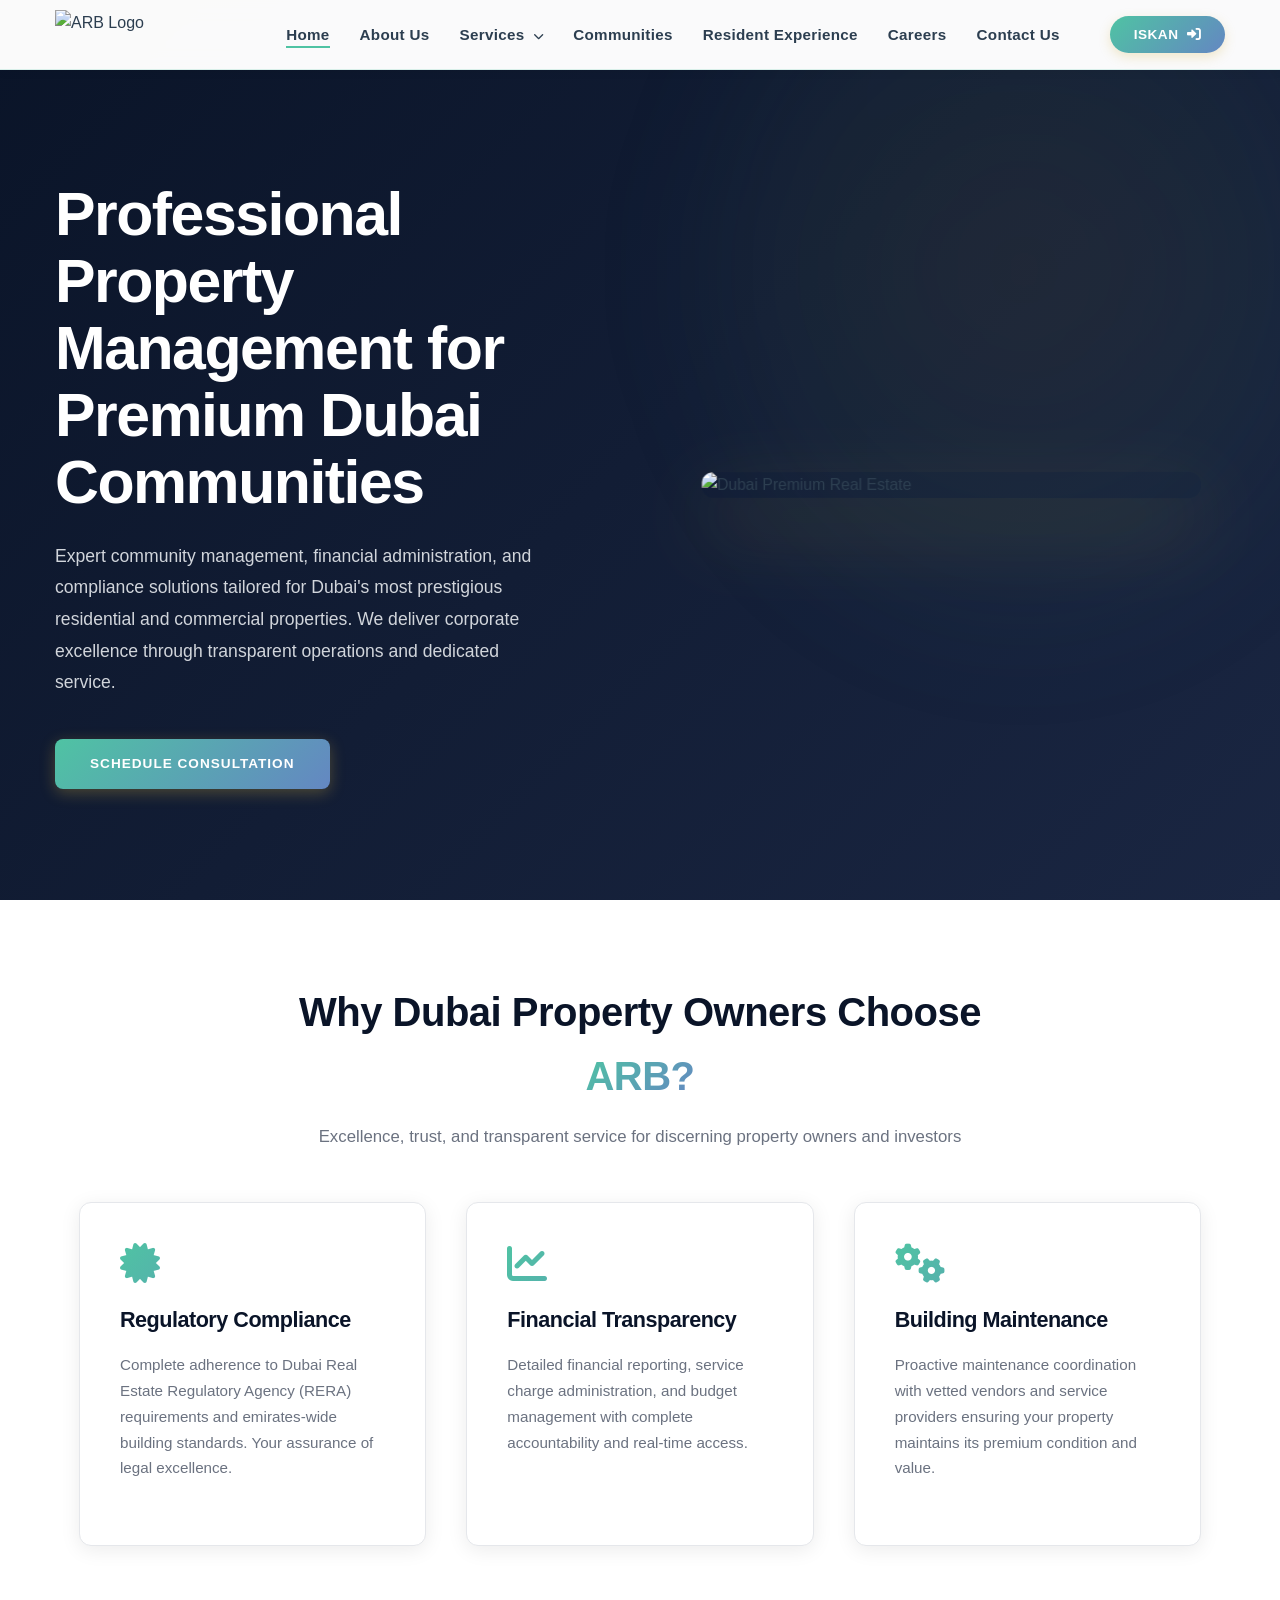
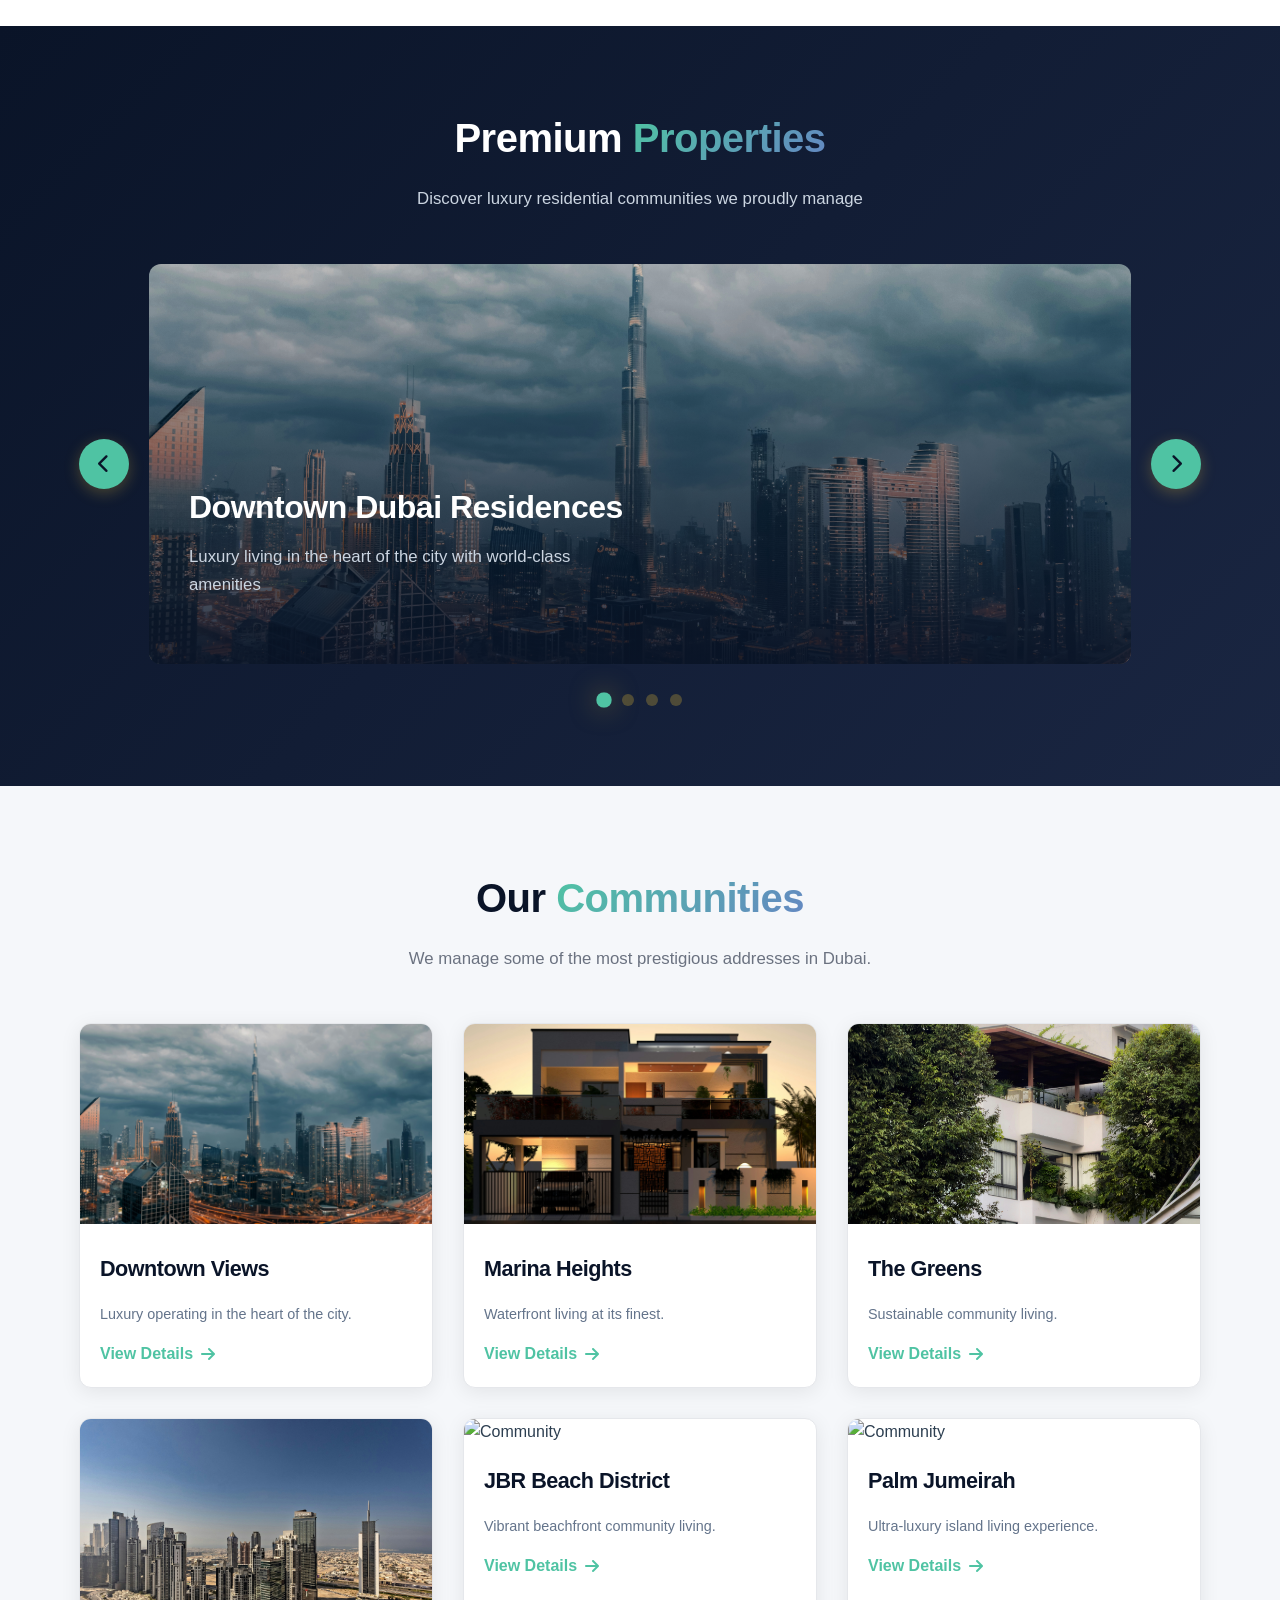
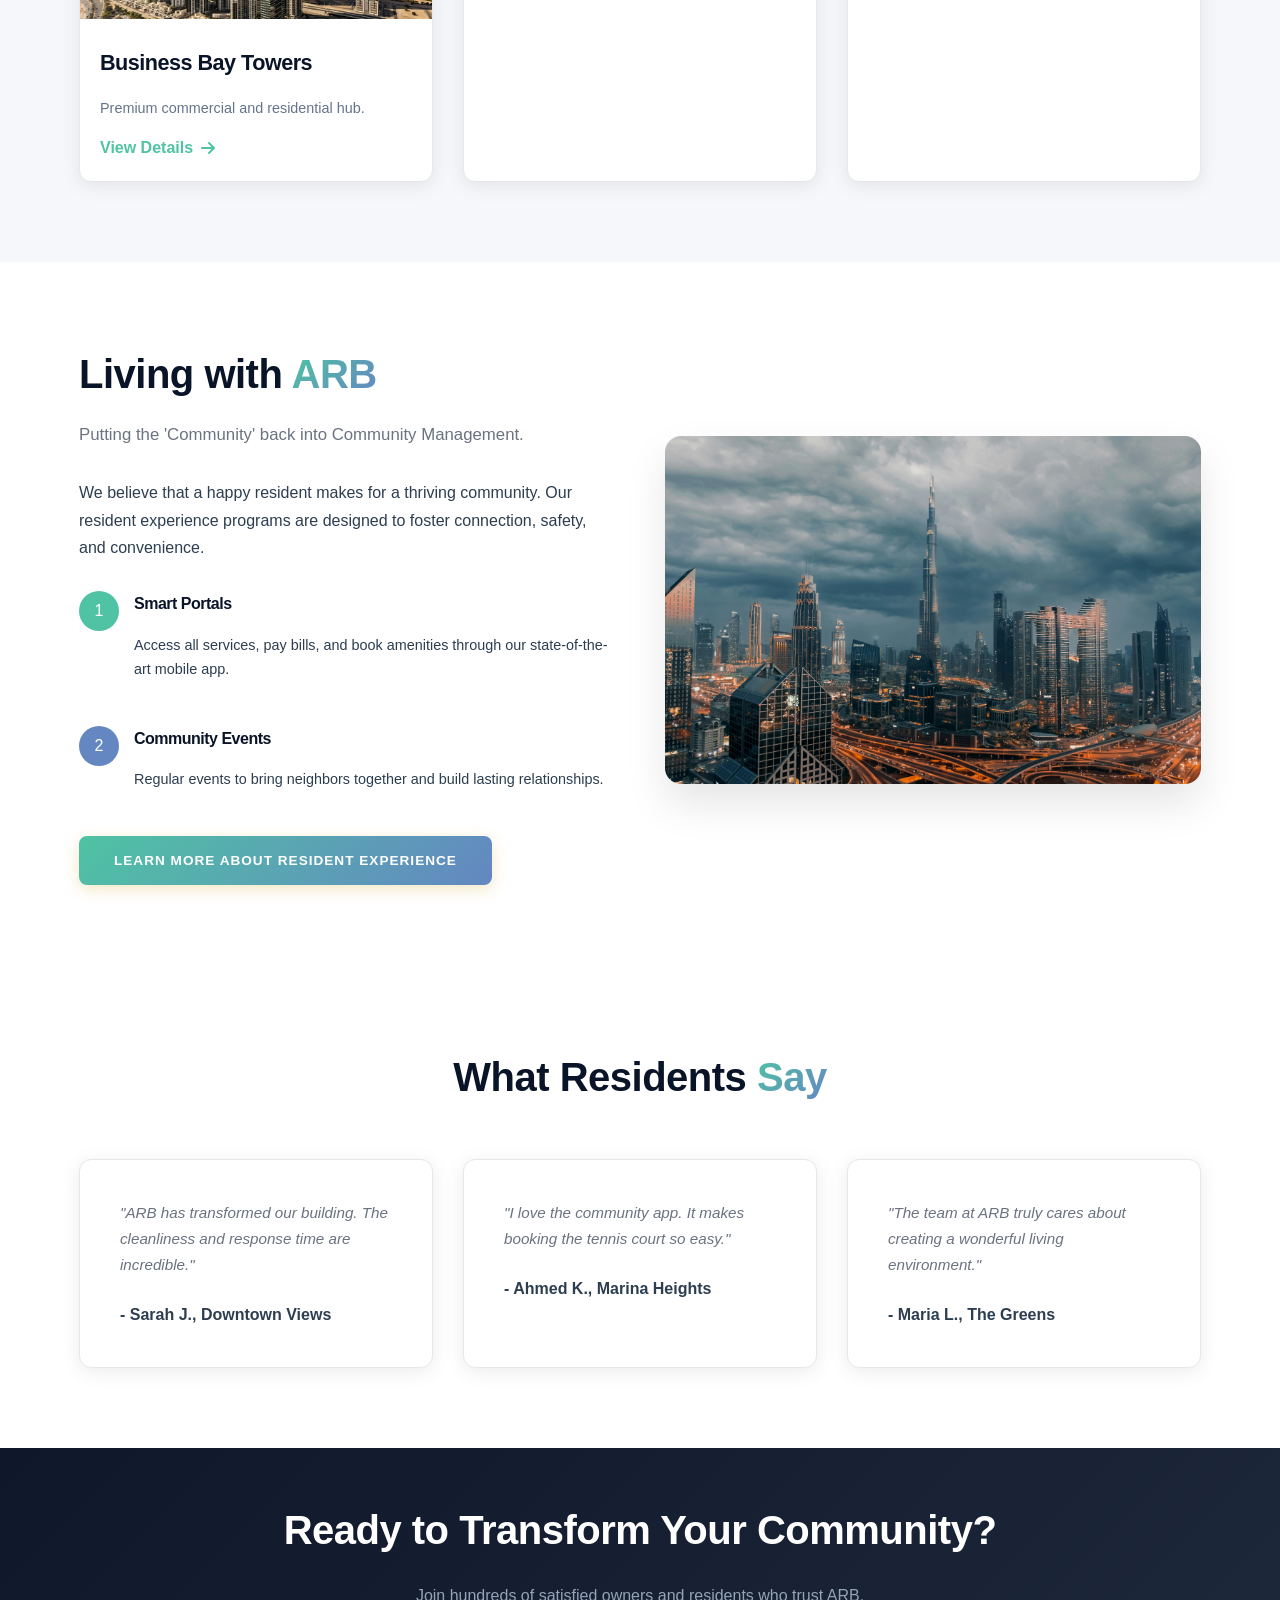
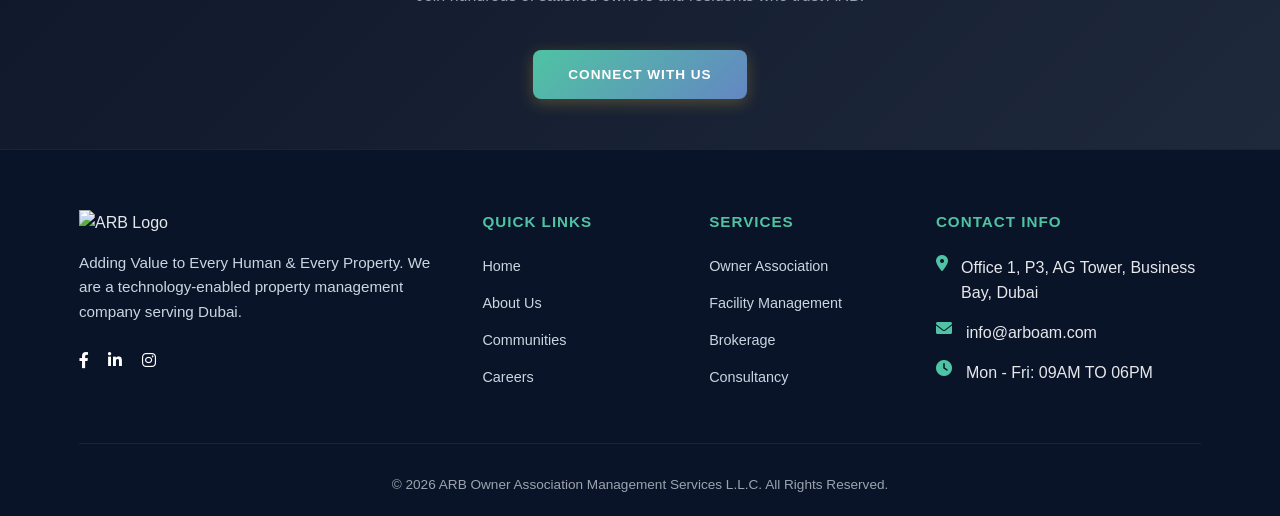
==== commit fbf8e643: "changed overall layout" ====
--- a/index.html
+++ b/index.html
@@ -65,86 +65,100 @@
         <div class="shape shape-1"></div>
         <div class="container hero-content">
             <div class="hero-text">
-                <h1>Elevating Community <br> <span class="text-gradient">Spaces with Care</span></h1>
-                <p>Experience the future of property management with ARB. We combine technology, sustainability, and
-                    human-centric service to create thriving communities across Dubai.</p>
-                <a href="contact.html" class="btn">Get Started</a>
-                <a href="services.html" class="btn btn-Iskan"
-                    style="border-color: var(--primary-green); color: var(--primary-green);">Explore Services</a>
+                <h1>Professional Property Management for Premium Dubai Communities</h1>
+                <p>Expert community management, financial administration, and compliance solutions tailored for Dubai's
+                    most prestigious residential and commercial properties. We deliver corporate excellence through
+                    transparent operations and dedicated service.</p>
+                <a href="contact.html" class="btn">Schedule Consultation</a>
+                <!-- <a href="services.html" class="btn btn-iskan">Explore Our Services</a> -->
             </div>
             <div class="hero-image">
-                <img src="https://images.unsplash.com/photo-1545324418-cc1a3fa10c00?ixlib=rb-1.2.1&auto=format&fit=crop&w=1350&q=80"
-                    alt="Modern Architecture Dubai">
+                <img src="https://images.unsplash.com/photo-1486325212027-8081e485255e?ixlib=rb-1.2.1&auto=format&fit=crop&w=1350&q=80"
+                    alt="Dubai Premium Real Estate">
             </div>
         </div>
     </section>
 
     <!-- Features Section -->
-    <section class="section-padding" style="background: white;">
+    <section class="section-padding" style="background: var(--white);">
         <div class="container">
             <div class="section-header">
-                <h2>Why Choose <span class="text-gradient">ARB?</span></h2>
-                <p>We redefine community living through innovation and dedication.</p>
-            </div>
-            <div style="display: grid; grid-template-columns: repeat(auto-fit, minmax(300px, 1fr)); gap: 30px;">
-                <div class="card">
-                    <i class="fas fa-shield-alt"
-                        style="font-size: 2.5rem; color: var(--primary-green); margin-bottom: 20px;"></i>
-                    <h3>Excellence in Management</h3>
-                    <p>Dependable and forward-thinking care for shared spaces with a focus on operational perfection and
-                        safety.</p>
-                </div>
-                <div class="card">
-                    <i class="fas fa-users"
-                        style="font-size: 2.5rem; color: var(--primary-blue); margin-bottom: 20px;"></i>
-                    <h3>Customer-Centric</h3>
-                    <p>We prioritize the happiness and wellbeing of residents, bridging gaps between owners and tenants
-                        seamlessly.</p>
-                </div>
-                <div class="card">
-                    <i class="fas fa-leaf"
-                        style="font-size: 2.5rem; color: var(--primary-green); margin-bottom: 20px;"></i>
-                    <h3>Sustainable Solutions</h3>
-                    <p>Innovative practices that save energy, reduce costs, and protect the environment for future
-                        generations.</p>
-                </div>
-            </div>
-        </div>
-    </section>
-
-    <!-- Services Section -->
-    <section class="section-padding">
-        <div class="container">
-            <div class="section-header">
-                <h2>Our <span class="text-gradient">Services</span></h2>
-                <p>Comprehensive management solutions designed to enhance property value.</p>
-            </div>
-            <div style="display: grid; grid-template-columns: repeat(auto-fit, minmax(300px, 1fr)); gap: 30px;">
-                <div class="card">
-                    <div style="background: rgba(79, 195, 163, 0.1); width: 60px; height: 60px; border-radius: 50%; display: flex; align-items: center; justify-content: center; margin-bottom: 20px;">
-                        <i class="fas fa-building" style="font-size: 1.5rem; color: var(--primary-green);"></i>
-                    </div>
-                    <h3>Owner Association Management</h3>
-                    <p>Transparent and engaging community management. We handle budget planning, service provider management, and energy conservation strategies.</p>
-                    <a href="services.html" style="color: var(--primary-green); font-weight: 600; margin-top: 15px; display: inline-block;">Learn More <i class="fas fa-arrow-right"></i></a>
-                </div>
-                <div class="card">
-                    <div style="background: rgba(100, 135, 194, 0.1); width: 60px; height: 60px; border-radius: 50%; display: flex; align-items: center; justify-content: center; margin-bottom: 20px;">
-                        <i class="fas fa-home" style="font-size: 1.5rem; color: var(--primary-blue);"></i>
-                    </div>
-                    <h3>Property Management</h3>
-                    <p>Data-driven leasing and property management to decrease OPEX and improve tenant retention through superior experiences.</p>
-                    <a href="services.html" style="color: var(--primary-blue); font-weight: 600; margin-top: 15px; display: inline-block;">Learn More <i class="fas fa-arrow-right"></i></a>
-                </div>
-                <div class="card">
-                    <div style="background: rgba(79, 195, 163, 0.1); width: 60px; height: 60px; border-radius: 50%; display: flex; align-items: center; justify-content: center; margin-bottom: 20px;">
-                        <i class="fas fa-tools" style="font-size: 1.5rem; color: var(--primary-green);"></i>
-                    </div>
-                    <h3>Technical Services</h3>
-                    <p>Ensuring assets are maintained to the highest standards. From HVAC systems to plumbing, we ensure everything runs smoothly.</p>
-                    <a href="services.html" style="color: var(--primary-green); font-weight: 600; margin-top: 15px; display: inline-block;">Learn More <i class="fas fa-arrow-right"></i></a>
-                </div>
-            </div>
+                <h2>Why Dubai Property Owners Choose <span class="text-gradient">ARB?</span></h2>
+                <p>Excellence, trust, and transparent service for discerning property owners and investors</p>
+            </div>
+            <div style="display: grid; grid-template-columns: repeat(auto-fit, minmax(300px, 1fr)); gap: 40px;">
+                <div class="card">
+                    <i class="fas fa-certificate"
+                        style="font-size: 2.5rem; background: linear-gradient(135deg, #4fc3a3, #6487c2); -webkit-background-clip: text; -webkit-text-fill-color: transparent; background-clip: text; margin-bottom: 20px; display: block;"></i>
+                    <h3>Regulatory Compliance</h3>
+                    <p>Complete adherence to Dubai Real Estate Regulatory Agency (RERA) requirements and emirates-wide
+                        building standards. Your assurance of legal excellence.</p>
+                </div>
+                <div class="card">
+                    <i class="fas fa-chart-line"
+                        style="font-size: 2.5rem; background: linear-gradient(135deg, #4fc3a3, #6487c2); -webkit-background-clip: text; -webkit-text-fill-color: transparent; background-clip: text; margin-bottom: 20px; display: block;"></i>
+                    <h3>Financial Transparency</h3>
+                    <p>Detailed financial reporting, service charge administration, and budget management with complete
+                        accountability and real-time access.</p>
+                </div>
+                <div class="card">
+                    <i class="fas fa-cogs"
+                        style="font-size: 2.5rem; background: linear-gradient(135deg, #4fc3a3, #6487c2); -webkit-background-clip: text; -webkit-text-fill-color: transparent; background-clip: text; margin-bottom: 20px; display: block;"></i>
+                    <h3>Building Maintenance</h3>
+                    <p>Proactive maintenance coordination with vetted vendors and service providers ensuring your
+                        property maintains its premium condition and value.</p>
+                </div>
+            </div>
+        </div>
+    </section>
+
+    <!-- Property Showcase Slider -->
+    <section class="section-padding"
+        style="background: linear-gradient(135deg, var(--primary-navy) 0%, var(--secondary-navy) 100%);">
+        <div class="container">
+            <div class="section-header" style="margin-bottom: 50px;">
+                <h2 style="color: var(--white);">Premium <span
+                        style="background: var(--gradient-main); -webkit-background-clip: text; -webkit-text-fill-color: transparent; background-clip: text;">Properties</span>
+                </h2>
+                <p style="color: #cbd5e1;">Discover luxury residential communities we proudly manage</p>
+            </div>
+            <div class="properties-slider">
+                <button class="slider-arrow slider-prev" id="slider-prev">
+                    <i class="fas fa-chevron-left"></i>
+                </button>
+                <div class="slider-container">
+                    <div class="slider-wrapper">
+                        <div class="slider-item" style="background-image: url('/assets/img/1.jpg');">
+                            <div class="slider-content">
+                                <h3>Downtown Dubai Residences</h3>
+                                <p>Luxury living in the heart of the city with world-class amenities</p>
+                            </div>
+                        </div>
+                        <div class="slider-item" style="background-image: url('/assets/img/2.jpg');">
+                            <div class="slider-content">
+                                <h3>Marina Heights</h3>
+                                <p>Waterfront luxury with breathtaking sea views</p>
+                            </div>
+                        </div>
+                        <div class="slider-item" style="background-image: url('/assets/img/3.jpg');">
+                            <div class="slider-content">
+                                <h3>Sustainable Green Spaces</h3>
+                                <p>Modern living combined with environmental responsibility</p>
+                            </div>
+                        </div>
+                        <div class="slider-item" style="background-image: url('/assets/img/4.jpg');">
+                            <div class="slider-content">
+                                <h3>Business Bay Heights</h3>
+                                <p>Premium commercial and residential spaces</p>
+                            </div>
+                        </div>
+                    </div>
+                </div>
+                <button class="slider-arrow slider-next" id="slider-next">
+                    <i class="fas fa-chevron-right"></i>
+                </button>
+            </div>
+            <div class="slider-dots" id="slider-dots"></div>
         </div>
     </section>
 
@@ -157,27 +171,65 @@
             </div>
             <div style="display: grid; grid-template-columns: repeat(auto-fit, minmax(300px, 1fr)); gap: 30px;">
                 <div class="card" style="padding: 0; overflow: hidden;">
-                    <img src="https://images.unsplash.com/photo-1590725140246-20ac7013a1e8?ixlib=rb-1.2.1&auto=format&fit=crop&w=1350&q=80" style="width: 100%; height: 200px; object-fit: cover;" alt="Community">
+                    <img src="assets/img/1.jpg" style="width: 100%; height: 200px; object-fit: cover;" alt="Community">
                     <div style="padding: 20px;">
                         <h3>Downtown Views</h3>
-                        <p style="font-size: 0.9rem; color: #64748b; margin-bottom: 15px;">Luxury operating in the heart of the city.</p>
-                        <a href="communities.html" style="color: var(--primary-green); font-weight: 600;">View Details <i class="fas fa-arrow-right"></i></a>
-                    </div>
-                </div>
-                <div class="card" style="padding: 0; overflow: hidden;">
-                    <img src="https://images.unsplash.com/photo-1579758629938-03607ccdbaba?ixlib=rb-1.2.1&auto=format&fit=crop&w=1350&q=80" style="width: 100%; height: 200px; object-fit: cover;" alt="Community">
+                        <p style="font-size: 0.9rem; color: #64748b; margin-bottom: 15px;">Luxury operating in the heart
+                            of the city.</p>
+                        <a href="communities.html" style="color: var(--primary-green); font-weight: 600;">View Details
+                            <i class="fas fa-arrow-right"></i></a>
+                    </div>
+                </div>
+                <div class="card" style="padding: 0; overflow: hidden;">
+                    <img src="assets/img/2.jpg" style="width: 100%; height: 200px; object-fit: cover;" alt="Community">
                     <div style="padding: 20px;">
                         <h3>Marina Heights</h3>
-                        <p style="font-size: 0.9rem; color: #64748b; margin-bottom: 15px;">Waterfront living at its finest.</p>
-                        <a href="communities.html" style="color: var(--primary-green); font-weight: 600;">View Details <i class="fas fa-arrow-right"></i></a>
-                    </div>
-                </div>
-                <div class="card" style="padding: 0; overflow: hidden;">
-                    <img src="https://images.unsplash.com/photo-1518684079858-e91647369f9a?ixlib=rb-1.2.1&auto=format&fit=crop&w=1350&q=80" style="width: 100%; height: 200px; object-fit: cover;" alt="Community">
+                        <p style="font-size: 0.9rem; color: #64748b; margin-bottom: 15px;">Waterfront living at its
+                            finest.</p>
+                        <a href="communities.html" style="color: var(--primary-green); font-weight: 600;">View Details
+                            <i class="fas fa-arrow-right"></i></a>
+                    </div>
+                </div>
+                <div class="card" style="padding: 0; overflow: hidden;">
+                    <img src="assets/img/3.jpg" style="width: 100%; height: 200px; object-fit: cover;" alt="Community">
                     <div style="padding: 20px;">
                         <h3>The Greens</h3>
-                        <p style="font-size: 0.9rem; color: #64748b; margin-bottom: 15px;">Sustainable community living.</p>
-                        <a href="communities.html" style="color: var(--primary-green); font-weight: 600;">View Details <i class="fas fa-arrow-right"></i></a>
+                        <p style="font-size: 0.9rem; color: #64748b; margin-bottom: 15px;">Sustainable community living.
+                        </p>
+                        <a href="communities.html" style="color: var(--primary-green); font-weight: 600;">View Details
+                            <i class="fas fa-arrow-right"></i></a>
+                    </div>
+                </div>
+                <div class="card" style="padding: 0; overflow: hidden;">
+                    <img src="assets/img/4.jpg" style="width: 100%; height: 200px; object-fit: cover;" alt="Community">
+                    <div style="padding: 20px;">
+                        <h3>Business Bay Towers</h3>
+                        <p style="font-size: 0.9rem; color: #64748b; margin-bottom: 15px;">Premium commercial and
+                            residential hub.</p>
+                        <a href="communities.html" style="color: var(--primary-green); font-weight: 600;">View Details
+                            <i class="fas fa-arrow-right"></i></a>
+                    </div>
+                </div>
+                <div class="card" style="padding: 0; overflow: hidden;">
+                    <img src="https://images.unsplash.com/photo-1486406146926-c627a92ad1ab?ixlib=rb-1.2.1&auto=format&fit=crop&w=1350&q=80"
+                        style="width: 100%; height: 200px; object-fit: cover;" alt="Community">
+                    <div style="padding: 20px;">
+                        <h3>JBR Beach District</h3>
+                        <p style="font-size: 0.9rem; color: #64748b; margin-bottom: 15px;">Vibrant beachfront community
+                            living.</p>
+                        <a href="communities.html" style="color: var(--primary-green); font-weight: 600;">View Details
+                            <i class="fas fa-arrow-right"></i></a>
+                    </div>
+                </div>
+                <div class="card" style="padding: 0; overflow: hidden;">
+                    <img src="https://images.unsplash.com/photo-1449844908441-8829872d2607?ixlib=rb-1.2.1&auto=format&fit=crop&w=1350&q=80"
+                        style="width: 100%; height: 200px; object-fit: cover;" alt="Community">
+                    <div style="padding: 20px;">
+                        <h3>Palm Jumeirah</h3>
+                        <p style="font-size: 0.9rem; color: #64748b; margin-bottom: 15px;">Ultra-luxury island living
+                            experience.</p>
+                        <a href="communities.html" style="color: var(--primary-green); font-weight: 600;">View Details
+                            <i class="fas fa-arrow-right"></i></a>
                     </div>
                 </div>
             </div>
@@ -193,31 +245,38 @@
                         <h2>Living with <span class="text-gradient">ARB</span></h2>
                         <p>Putting the 'Community' back into Community Management.</p>
                     </div>
-                    <p>We believe that a happy resident makes for a thriving community. Our resident experience programs are designed to foster connection, safety, and convenience.</p>
+                    <p>We believe that a happy resident makes for a thriving community. Our resident experience programs
+                        are designed to foster connection, safety, and convenience.</p>
                     <div style="margin-top: 30px;">
                         <div style="display: flex; gap: 15px; margin-bottom: 20px;">
-                            <div style="background: var(--primary-green); width: 40px; height: 40px; border-radius: 50%; display: flex; align-items: center; justify-content: center; color: white; flex-shrink: 0;">
+                            <div
+                                style="background: var(--primary-green); width: 40px; height: 40px; border-radius: 50%; display: flex; align-items: center; justify-content: center; color: white; flex-shrink: 0;">
                                 1
                             </div>
                             <div>
                                 <h4>Smart Portals</h4>
-                                <p style="font-size: 0.9rem;">Access all services, pay bills, and book amenities through our state-of-the-art mobile app.</p>
+                                <p style="font-size: 0.9rem;">Access all services, pay bills, and book amenities through
+                                    our state-of-the-art mobile app.</p>
                             </div>
                         </div>
                         <div style="display: flex; gap: 15px; margin-bottom: 20px;">
-                            <div style="background: var(--primary-blue); width: 40px; height: 40px; border-radius: 50%; display: flex; align-items: center; justify-content: center; color: white; flex-shrink: 0;">
+                            <div
+                                style="background: var(--primary-blue); width: 40px; height: 40px; border-radius: 50%; display: flex; align-items: center; justify-content: center; color: white; flex-shrink: 0;">
                                 2
                             </div>
                             <div>
                                 <h4>Community Events</h4>
-                                <p style="font-size: 0.9rem;">Regular events to bring neighbors together and build lasting relationships.</p>
-                            </div>
-                        </div>
-                    </div>
-                    <a href="resident-experience.html" class="btn" style="margin-top: 30px;">Learn More About Resident Experience</a>
+                                <p style="font-size: 0.9rem;">Regular events to bring neighbors together and build
+                                    lasting relationships.</p>
+                            </div>
+                        </div>
+                    </div>
+                    <a href="resident-experience.html" class="btn">Learn More About Resident
+                        Experience</a>
                 </div>
                 <div>
-                    <img src="https://images.unsplash.com/photo-1529156069893-b224890bb008?ixlib=rb-1.2.1&auto=format&fit=crop&w=1350&q=80" alt="Happy Residents" style="width: 100%; border-radius: 16px; box-shadow: 0 20px 40px rgba(0,0,0,0.1);">
+                    <img src="assets/img/1.jpg" alt="Happy Residents"
+                        style="width: 100%; border-radius: 16px; box-shadow: 0 20px 40px rgba(0,0,0,0.1);">
                 </div>
             </div>
         </div>
@@ -231,15 +290,18 @@
             </div>
             <div style="display: grid; grid-template-columns: repeat(auto-fit, minmax(300px, 1fr)); gap: 30px;">
                 <div class="card">
-                    <p style="font-style: italic;">"ARB has transformed our building. The cleanliness and response time are incredible."</p>
+                    <p style="font-style: italic;">"ARB has transformed our building. The cleanliness and response time
+                        are incredible."</p>
                     <div style="margin-top: 20px; font-weight: 700;">- Sarah J., Downtown Views</div>
                 </div>
                 <div class="card">
-                    <p style="font-style: italic;">"I love the community app. It makes booking the tennis court so easy."</p>
+                    <p style="font-style: italic;">"I love the community app. It makes booking the tennis court so
+                        easy."</p>
                     <div style="margin-top: 20px; font-weight: 700;">- Ahmed K., Marina Heights</div>
                 </div>
                 <div class="card">
-                    <p style="font-style: italic;">"The team at ARB truly cares about creating a wonderful living environment."</p>
+                    <p style="font-style: italic;">"The team at ARB truly cares about creating a wonderful living
+                        environment."</p>
                     <div style="margin-top: 20px; font-weight: 700;">- Maria L., The Greens</div>
                 </div>
             </div>
@@ -248,7 +310,7 @@
 
     <!-- CTA Section -->
     <section class="section-padding"
-        style="background: linear-gradient(135deg, #0f172a 0%, #1e293b 100%); color: white;">
+        style="background: linear-gradient(135deg, #0f172a 0%, #1e293b 100%); color: white; padding: 50px 0;">
         <div class="container" style="text-align: center;">
             <h2 style="color: white; margin-bottom: 20px;">Ready to Transform Your Community?</h2>
             <p style="color: #94a3b8; margin-bottom: 40px;">Join hundreds of satisfied owners and residents who trust
@@ -314,14 +376,14 @@
 
     <script>
         // Mobile menu toggle functionality
-        document.addEventListener('DOMContentLoaded', function() {
+        document.addEventListener('DOMContentLoaded', function () {
             const menuToggle = document.getElementById('mobile-menu-toggle');
             const mobileMenu = document.getElementById('mobile-menu');
             const mobileMenuOverlay = document.getElementById('mobile-menu-overlay');
 
             if (menuToggle && mobileMenu && mobileMenuOverlay) {
                 // Toggle menu when hamburger is clicked
-                menuToggle.addEventListener('click', function() {
+                menuToggle.addEventListener('click', function () {
                     menuToggle.classList.toggle('active');
                     mobileMenu.classList.toggle('active');
                     mobileMenuOverlay.classList.toggle('active');
@@ -329,7 +391,7 @@
                 });
 
                 // Close menu when overlay is clicked
-                mobileMenuOverlay.addEventListener('click', function() {
+                mobileMenuOverlay.addEventListener('click', function () {
                     menuToggle.classList.remove('active');
                     mobileMenu.classList.remove('active');
                     mobileMenuOverlay.classList.remove('active');
@@ -339,7 +401,7 @@
                 // Close menu when a link is clicked
                 const menuLinks = mobileMenu.querySelectorAll('a');
                 menuLinks.forEach(link => {
-                    link.addEventListener('click', function() {
+                    link.addEventListener('click', function () {
                         menuToggle.classList.remove('active');
                         mobileMenu.classList.remove('active');
                         mobileMenuOverlay.classList.remove('active');
@@ -347,6 +409,59 @@
                     });
                 });
             }
+
+            // Property slider functionality
+            const sliderWrapper = document.querySelector('.slider-wrapper');
+            const sliderPrev = document.getElementById('slider-prev');
+            const sliderNext = document.getElementById('slider-next');
+            const sliderContainer = document.querySelector('.slider-container');
+            const sliderDots = document.getElementById('slider-dots');
+            const sliderItems = document.querySelectorAll('.slider-item');
+
+            if (sliderWrapper && sliderItems.length > 0) {
+                let currentIndex = 0;
+                const itemCount = sliderItems.length;
+
+                // Create dots
+                for (let i = 0; i < itemCount; i++) {
+                    const dot = document.createElement('button');
+                    dot.className = `slider-dot ${i === 0 ? 'active' : ''}`;
+                    dot.addEventListener('click', () => goToSlide(i));
+                    sliderDots.appendChild(dot);
+                }
+
+                const dots = document.querySelectorAll('.slider-dot');
+
+                function updateSlider() {
+                    const offset = -currentIndex * 100;
+                    sliderWrapper.style.transform = `translateX(${offset}%)`;
+
+                    dots.forEach((dot, index) => {
+                        dot.classList.toggle('active', index === currentIndex);
+                    });
+                }
+
+                function nextSlide() {
+                    currentIndex = (currentIndex + 1) % itemCount;
+                    updateSlider();
+                }
+
+                function prevSlide() {
+                    currentIndex = (currentIndex - 1 + itemCount) % itemCount;
+                    updateSlider();
+                }
+
+                function goToSlide(index) {
+                    currentIndex = index;
+                    updateSlider();
+                }
+
+                if (sliderNext) sliderNext.addEventListener('click', nextSlide);
+                if (sliderPrev) sliderPrev.addEventListener('click', prevSlide);
+
+                // Auto-advance slider every 6 seconds
+                setInterval(nextSlide, 6000);
+            }
         });
     </script>
 
--- a/style.css
+++ b/style.css
@@ -1,12 +1,18 @@
-/* Global Variables & Color Palette */
+/* Global Variables & Color Palette - Premium Dubai Edition */
 :root {
+  --primary-navy: #0a1428;
+  --secondary-navy: #1a2642;
+  --accent-gold: #4fc3a3;
+  --accent-gold-light: #5dd9b5;
+  --accent-teal: #6487c2;
+  --primary-green: #4fc3a3;
   --primary-blue: #6487c2;
-  --primary-green: #4fc3a3;
-  --dark-bg: #0f172a;
-  --light-bg: #f8fafc;
-  --text-color: #334155;
-  --light-text: #94a3b8;
+  --light-bg: #f5f7fa;
+  --text-color: #2c3e50;
+  --text-light: #6b7280;
+  --light-text: #9ca3af;
   --white: #ffffff;
+  --border-gray: #e5e7eb;
   --gradient-main: linear-gradient(
     135deg,
     var(--primary-green) 0%,
@@ -14,16 +20,76 @@
   );
   --gradient-hover: linear-gradient(
     135deg,
-    var(--primary-blue) 0%,
-    var(--primary-green) 100%
+    var(--accent-gold-light) 0%,
+    #5a7fc8 100%
   );
-  --nav-height: 65px;
-  --glass-bg: rgba(255, 255, 255, 0.95);
-  --glass-border: 1px solid rgba(255, 255, 255, 0.3);
-  --shadow-soft: 0 10px 30px rgba(0, 0, 0, 0.05);
-  --shadow-hover: 0 20px 40px rgba(100, 135, 194, 0.2);
-  --radius-lg: 16px;
-  --radius-btn: 50px;
+  --gradient-dark: linear-gradient(
+    135deg,
+    var(--primary-navy) 0%,
+    var(--secondary-navy) 100%
+  );
+  --nav-height: 70px;
+  --glass-bg: rgba(255, 255, 255, 0.98);
+  --glass-border: 1px solid rgba(79, 195, 163, 0.2);
+  --shadow-soft: 0 4px 20px rgba(0, 0, 0, 0.08);
+  --shadow-medium: 0 10px 40px rgba(0, 0, 0, 0.12);
+  --shadow-hover: 0 20px 60px rgba(79, 195, 163, 0.15);
+  --radius-lg: 12px;
+  --radius-btn: 8px;
+}
+
+/* Animations */
+@keyframes fadeInUp {
+  from {
+    opacity: 0;
+    transform: translateY(30px);
+  }
+  to {
+    opacity: 1;
+    transform: translateY(0);
+  }
+}
+
+@keyframes fadeIn {
+  from {
+    opacity: 0;
+  }
+  to {
+    opacity: 1;
+  }
+}
+
+@keyframes slideInLeft {
+  from {
+    opacity: 0;
+    transform: translateX(-30px);
+  }
+  to {
+    opacity: 1;
+    transform: translateX(0);
+  }
+}
+
+@keyframes slideInRight {
+  from {
+    opacity: 0;
+    transform: translateX(30px);
+  }
+  to {
+    opacity: 1;
+    transform: translateX(0);
+  }
+}
+
+@keyframes scaleIn {
+  from {
+    opacity: 0;
+    transform: scale(0.95);
+  }
+  to {
+    opacity: 1;
+    transform: scale(1);
+  }
 }
 
 * {
@@ -33,8 +99,12 @@
   font-family: "Segoe UI", Tahoma, Geneva, Verdana, sans-serif;
 }
 
+html {
+  scroll-behavior: smooth;
+}
+
 body {
-  background-color: var(--light-bg);
+  background-color: var(--white);
   color: var(--text-color);
   line-height: 1.6;
   overflow-x: hidden;
@@ -47,14 +117,33 @@
 h4,
 h5,
 h6 {
-  color: var(--dark-bg);
+  color: var(--primary-navy);
   margin-bottom: 1rem;
   font-weight: 700;
+  letter-spacing: -0.5px;
+}
+
+h1 {
+  font-size: 3.5rem;
+  font-weight: 800;
+  letter-spacing: -1px;
+}
+
+h2 {
+  font-size: 2.5rem;
+  font-weight: 700;
+}
+
+h3 {
+  font-size: 1.5rem;
+  font-weight: 600;
 }
 
 p {
   margin-bottom: 1.5rem;
   color: var(--text-color);
+  font-size: 1rem;
+  line-height: 1.7;
 }
 
 a {
@@ -74,8 +163,8 @@
 .text-gradient {
   background: var(--gradient-main);
   -webkit-background-clip: text;
+  background-clip: text;
   -webkit-text-fill-color: transparent;
-  background-clip: text;
 }
 
 .section-padding {
@@ -108,6 +197,7 @@
   display: flex;
   align-items: center;
   transition: all 0.3s ease;
+  box-shadow: 0 2px 10px rgba(0, 0, 0, 0.05);
 }
 
 .nav-wrapper {
@@ -123,14 +213,14 @@
 }
 
 .logo img {
-  height: 45px;
+  height: 50px;
   width: auto;
 }
 
 nav ul {
   display: flex;
   list-style: none;
-  gap: 20px;
+  gap: 30px;
   align-items: center;
 }
 
@@ -144,10 +234,10 @@
   position: absolute;
   top: 100%;
   left: 0;
-  background-color: var(--white); /* Ensure background is solid white */
+  background-color: var(--white);
   min-width: 240px;
   box-shadow: 0 10px 30px rgba(0, 0, 0, 0.1);
-  border-radius: 8px;
+  border-radius: var(--radius-lg);
   padding: 10px 0;
   flex-direction: column;
   gap: 0;
@@ -165,7 +255,7 @@
 
 .dropdown-content li a {
   display: block;
-  padding: 10px 20px;
+  padding: 12px 20px;
   width: 100%;
   color: var(--text-color);
   transition: all 0.2s ease;
@@ -173,20 +263,20 @@
 
 .dropdown-content li a:hover {
   background-color: var(--light-bg);
-  color: var(--primary-green);
-  padding-left: 25px; /* Slight movement on hover */
-}
-
-/* Remove the underline effect for dropdown items to keep it clean */
+  color: var(--accent-gold);
+  padding-left: 25px;
+}
+
 .dropdown-content li a::after {
   display: none;
 }
 
 nav ul li a {
-  font-weight: 500;
-  font-size: 0.85rem;
+  font-weight: 600;
+  font-size: 0.95rem;
   color: var(--text-color);
   position: relative;
+  letter-spacing: 0.3px;
 }
 
 nav ul li a::after {
@@ -196,8 +286,12 @@
   left: 0;
   width: 0;
   height: 2px;
-  background: var(--gradient-main);
+  background: var(--accent-gold);
   transition: width 0.3s ease;
+}
+
+nav ul li a.btn-iskan::after {
+  display: none;
 }
 
 nav ul li a:hover::after,
@@ -208,39 +302,61 @@
 /* Buttons */
 .btn {
   display: inline-block;
-  padding: 12px 30px;
+  padding: 14px 35px;
   background: var(--gradient-main);
   color: var(--white);
   border: none;
   border-radius: var(--radius-btn);
-  font-weight: 600;
+  font-weight: 700;
   cursor: pointer;
   text-transform: uppercase;
   font-size: 0.85rem;
   letter-spacing: 1px;
-  box-shadow: 0 5px 15px rgba(79, 195, 163, 0.4);
+  box-shadow: 0 4px 15px rgba(212, 175, 55, 0.3);
   transition: all 0.3s ease;
+  animation: fadeInUp 0.8s ease-out 0.3s backwards;
 }
 
 .btn:hover {
-  transform: translateY(-2px);
-  box-shadow: 0 8px 20px rgba(79, 195, 163, 0.6);
+  transform: translateY(-3px);
+  box-shadow: var(--shadow-hover);
   background: var(--gradient-hover);
 }
 
 .btn-login {
   background: transparent;
-  border: 2px solid var(--primary-blue);
-  color: var(--primary-blue);
+  border: 2px solid var(--accent-gold);
+  color: var(--accent-gold);
   margin-left: 20px;
   box-shadow: none;
 }
 
 .btn-login:hover {
-  background: var(--primary-blue);
-  color: var(--white);
-  transform: translateY(-2px);
-  box-shadow: 0 5px 15px rgba(100, 135, 194, 0.3);
+  background: var(--accent-gold);
+  color: var(--primary-navy);
+  transform: translateY(-3px);
+  box-shadow: 0 8px 20px rgba(212, 175, 55, 0.3);
+}
+
+/* Iskan Button */
+.btn-iskan {
+  padding: 10px 28px !important;
+  font-size: 0.8rem !important;
+  border-radius: 6px !important;
+  background: var(--gradient-main) !important;
+  box-shadow: 0 4px 12px rgba(212, 175, 55, 0.25) !important;
+  display: inline-flex !important;
+  align-items: center !important;
+  gap: 8px !important;
+  border: none !important;
+  font-weight: 700 !important;
+  letter-spacing: 0.5px !important;
+}
+
+.btn-iskan:hover {
+  transform: translateY(-2px) !important;
+  box-shadow: 0 6px 18px rgba(212, 175, 55, 0.4) !important;
+  background: var(--gradient-hover) !important;
 }
 
 /* Hero Section */
@@ -252,9 +368,9 @@
   position: relative;
   overflow: hidden;
   background: linear-gradient(
-    180deg,
-    rgba(248, 250, 252, 1) 0%,
-    rgba(230, 240, 255, 0.5) 100%
+    135deg,
+    var(--primary-navy) 0%,
+    var(--secondary-navy) 100%
   );
 }
 
@@ -267,8 +383,8 @@
   height: 80%;
   background: radial-gradient(
     circle,
-    rgba(79, 195, 163, 0.1) 0%,
-    rgba(100, 135, 194, 0.05) 70%
+    rgba(212, 175, 55, 0.08) 0%,
+    rgba(42, 127, 122, 0.05) 70%
   );
   border-radius: 50%;
   z-index: 0;
@@ -281,62 +397,180 @@
   width: 100%;
   display: grid;
   grid-template-columns: 1fr 1fr;
-  gap: 50px;
+  gap: 60px;
   align-items: center;
 }
 
 .hero-text h1 {
-  font-size: 3.5rem;
+  font-size: 3.8rem;
   line-height: 1.1;
   margin-bottom: 25px;
-  background: linear-gradient(90deg, var(--dark-bg), var(--primary-blue));
-  -webkit-background-clip: text;
-  -webkit-text-fill-color: transparent;
+  color: var(--white);
+  font-weight: 800;
+  letter-spacing: -1.5px;
+  animation: slideInLeft 0.8s ease-out;
 }
 
 .hero-text p {
-  font-size: 1.2rem;
-  color: var(--text-color);
+  font-size: 1.1rem;
+  color: #d1d5db;
   margin-bottom: 40px;
   max-width: 90%;
+  line-height: 1.8;
+  animation: fadeInUp 0.8s ease-out 0.2s backwards;
 }
 
 .hero-image img {
-  /* Adjusted Size */
   width: 90%;
-  max-width: 600px; /* Limit maximum width */
+  max-width: 600px;
   display: block;
   margin: 0 auto;
   border-radius: var(--radius-lg);
-  box-shadow: 0 20px 50px rgba(0, 0, 0, 0.1);
-  transform: perspective(1000px) rotateY(-5deg);
+  box-shadow: 0 30px 80px rgba(212, 175, 55, 0.2);
+  transform: perspective(1000px) rotateY(-3deg);
   transition: transform 0.5s ease;
+  animation: slideInRight 0.8s ease-out 0.2s backwards;
+}
+
+.hero-image img:hover {
+  transform: perspective(1000px) rotateY(0deg);
 }
 
 /* Section Headers */
 .section-header {
   text-align: center;
   max-width: 700px;
-  margin: 0 auto 40px; /* Reduced margin */
-}
-
-/* Footer */
+  margin: 0 auto 50px;
+  animation: fadeInUp 0.6s ease-out;
+}
+
+.section-header h2 {
+  color: var(--primary-navy);
+  margin-bottom: 15px;
+  font-size: 2.5rem;
+  font-weight: 800;
+}
+
+.section-header p {
+  color: var(--text-light);
+  font-size: 1.05rem;
+  line-height: 1.7;
+}
+
+/* Cards */
+.card {
+  background: var(--white);
+  border: 1px solid var(--border-gray);
+  border-radius: var(--radius-lg);
+  padding: 40px;
+  transition: all 0.3s ease;
+  box-shadow: var(--shadow-soft);
+  animation: fadeInUp 0.6s ease-out backwards;
+}
+
+.card:hover {
+  transform: translateY(-5px);
+  box-shadow: var(--shadow-medium);
+  border-color: var(--accent-gold);
+}
+
+.card h3 {
+  color: var(--primary-navy);
+  margin-bottom: 15px;
+  font-size: 1.35rem;
+}
+
+.card p {
+  color: var(--text-light);
+  font-size: 0.95rem;
+  line-height: 1.7;
+}
+
+.card a {
+  /* color: var(--accent-gold); */
+  font-weight: 700;
+  text-decoration: none;
+  transition: all 0.3s ease;
+  display: inline-flex;
+  align-items: center;
+  gap: 8px;
+}
+
+.card a:hover {
+  color: var(--accent-teal);
+  gap: 12px;
+}
+
+/* Footer Styling */
 footer {
-  background: var(--dark-bg);
-  color: var(--light-text);
-  padding: 60px 0 20px; /* Reduced padding */
-  position: relative;
-  /* margin-top: 50px; */
-}
+  background: var(--primary-navy);
+  color: #e5e7eb;
+  padding: 60px 0 20px 0;
+  /* margin-top: 80px; */
+  border-top: 1px solid rgba(212, 175, 55, 0.1);
+}
+
+footer p {
+  color: #cbd5e1;
+  font-size: 0.95rem;
+  line-height: 1.6;
+}
+
 footer img {
   width: 120px;
+  margin-bottom: 15px;
 }
 
 .footer-grid {
   display: grid;
   grid-template-columns: 2fr 1fr 1fr 1.5fr;
-  gap: 30px; /* Reduced gap */
-  margin-bottom: 40px; /* Reduced margin */
+  gap: 50px;
+  margin-bottom: 40px;
+}
+
+.footer-item h4 {
+  color: var(--accent-gold);
+  font-size: 1.1rem;
+  margin-bottom: 20px;
+  font-weight: 700;
+  text-transform: uppercase;
+  letter-spacing: 1px;
+  font-size: 0.95rem;
+}
+
+.footer-links {
+  list-style: none;
+  padding: 0;
+}
+
+.footer-links li {
+  margin-bottom: 14px;
+  display: flex;
+  align-items: flex-start;
+  gap: 10px;
+}
+
+.footer-links a {
+  color: #cbd5e1;
+  font-size: 0.9rem;
+  transition: color 0.3s ease;
+  text-decoration: none;
+}
+
+.footer-links a:hover {
+  color: var(--accent-gold);
+}
+
+.copyright {
+  text-align: center;
+  padding-top: 30px;
+  border-top: 1px solid rgba(212, 175, 55, 0.1);
+}
+
+.copyright p {
+  font-size: 0.85rem;
+  color: #9ca3af;
+  margin: 0;
 }
 
 /* Page Headers */
@@ -350,8 +584,126 @@
   justify-content: center;
   text-align: center;
   color: var(--white);
-  margin-top: 0; /* Nav is fixed, this might need padding-top if it goes under, or margin-top if nav pushes it */
-  padding-top: var(--nav-height); /* Ensure content clears fixed nav */
+  margin-top: 0;
+  padding-top: var(--nav-height);
+}
+
+/* Property Slider */
+.properties-slider {
+  position: relative;
+  display: flex;
+  align-items: center;
+  gap: 20px;
+}
+
+.slider-container {
+  flex: 1;
+  overflow: hidden;
+  border-radius: var(--radius-lg);
+  height: 400px;
+}
+
+.slider-wrapper {
+  display: flex;
+  transition: transform 0.5s ease-out;
+  height: 100%;
+}
+
+.slider-item {
+  min-width: 100%;
+  height: 100%;
+  background-size: cover;
+  background-position: center;
+  position: relative;
+  display: flex;
+  align-items: flex-end;
+  justify-content: flex-start;
+  animation: fadeIn 0.5s ease-out;
+}
+
+.slider-item::after {
+  content: "";
+  position: absolute;
+  top: 0;
+  left: 0;
+  width: 100%;
+  height: 100%;
+  background: linear-gradient(
+    to top,
+    rgba(10, 20, 40, 0.9),
+    rgba(10, 20, 40, 0.4),
+    transparent
+  );
+  z-index: 1;
+}
+
+.slider-content {
+  position: relative;
+  z-index: 2;
+  padding: 40px;
+  color: var(--white);
+  animation: slideInLeft 0.5s ease-out;
+}
+
+.slider-content h3 {
+  font-size: 2rem;
+  color: var(--white);
+  margin-bottom: 10px;
+  font-weight: 800;
+}
+
+.slider-content p {
+  color: #cbd5e1;
+  font-size: 1.05rem;
+  max-width: 400px;
+}
+
+.slider-arrow {
+  width: 50px;
+  height: 50px;
+  border-radius: 50%;
+  background: var(--accent-gold);
+  border: none;
+  color: var(--primary-navy);
+  cursor: pointer;
+  display: flex;
+  align-items: center;
+  justify-content: center;
+  font-size: 1.2rem;
+  transition: all 0.3s ease;
+  box-shadow: 0 4px 15px rgba(212, 175, 55, 0.3);
+  flex-shrink: 0;
+  z-index: 10;
+}
+
+.slider-arrow:hover {
+  background: var(--accent-gold-light);
+  transform: scale(1.1);
+  box-shadow: 0 8px 25px rgba(212, 175, 55, 0.5);
+}
+
+.slider-dots {
+  display: flex;
+  justify-content: center;
+  gap: 12px;
+  margin-top: 30px;
+  animation: fadeInUp 0.6s ease-out;
+}
+
+.slider-dot {
+  width: 12px;
+  height: 12px;
+  border-radius: 50%;
+  background: rgba(212, 175, 55, 0.3);
+  cursor: pointer;
+  transition: all 0.3s ease;
+  border: 2px solid transparent;
+}
+
+.slider-dot.active {
+  background: var(--accent-gold);
+  transform: scale(1.3);
+  box-shadow: 0 0 20px rgba(212, 175, 55, 0.5);
 }
 
 .page-header::after {
@@ -361,7 +713,7 @@
   left: 0;
   width: 100%;
   height: 100%;
-  background: linear-gradient(rgba(15, 23, 42, 0.7), rgba(15, 23, 42, 0.5));
+  background: linear-gradient(rgba(10, 20, 40, 0.75), rgba(10, 20, 40, 0.65));
   z-index: 1;
 }
 
@@ -371,17 +723,20 @@
 }
 
 .page-header h1 {
-  font-size: 3rem;
+  font-size: 3.2rem;
   color: var(--white);
-  margin-bottom: 10px;
+  margin-bottom: 15px;
   text-shadow: 0 2px 10px rgba(0, 0, 0, 0.3);
+  font-weight: 800;
+  letter-spacing: -0.5px;
 }
 
 .page-header p {
   color: #e2e8f0;
-  font-size: 1.1rem;
+  font-size: 1.15rem;
   max-width: 600px;
   margin: 0 auto;
+  font-weight: 500;
 }
 
 /* Breadcrumbs */
@@ -584,7 +939,7 @@
 }
 
 /* Remove spacing hack, header is back */
-.subpage-wrapper { 
+.subpage-wrapper {
   display: none;
 }
 
@@ -643,11 +998,15 @@
     grid-template-columns: 1fr !important;
   }
 
-  .section-padding .container > div[style*="grid-template-columns: repeat(auto-fit, minmax(350px, 1fr))"] {
+  .section-padding
+    .container
+    > div[style*="grid-template-columns: repeat(auto-fit, minmax(350px, 1fr))"] {
     grid-template-columns: 1fr !important;
   }
 
-  .section-padding .container > div[style*="grid-template-columns: repeat(auto-fit, minmax(300px, 1fr))"] {
+  .section-padding
+    .container
+    > div[style*="grid-template-columns: repeat(auto-fit, minmax(300px, 1fr))"] {
     grid-template-columns: 1fr !important;
   }
 
@@ -694,6 +1053,34 @@
   .breadcrumbs {
     font-size: 0.85rem;
   }
+
+  /* Slider responsive */
+  .properties-slider {
+    flex-direction: column;
+    gap: 15px;
+  }
+
+  .slider-arrow {
+    width: 40px;
+    height: 40px;
+    font-size: 1rem;
+  }
+
+  .slider-container {
+    height: 300px;
+  }
+
+  .slider-content {
+    padding: 25px;
+  }
+
+  .slider-content h3 {
+    font-size: 1.5rem;
+  }
+
+  .slider-content p {
+    font-size: 0.9rem;
+  }
 }
 
 @media (max-width: 480px) {
@@ -746,4 +1133,36 @@
     grid-template-columns: 1fr;
     gap: 30px;
   }
-}
+
+  /* Slider mobile */
+  .slider-container {
+    height: 250px;
+  }
+
+  .slider-content {
+    padding: 20px;
+  }
+
+  .slider-content h3 {
+    font-size: 1.2rem;
+  }
+
+  .slider-content p {
+    font-size: 0.85rem;
+  }
+
+  .slider-arrow {
+    width: 35px;
+    height: 35px;
+    font-size: 0.9rem;
+  }
+
+  .slider-dots {
+    gap: 8px;
+  }
+
+  .slider-dot {
+    width: 10px;
+    height: 10px;
+  }
+}
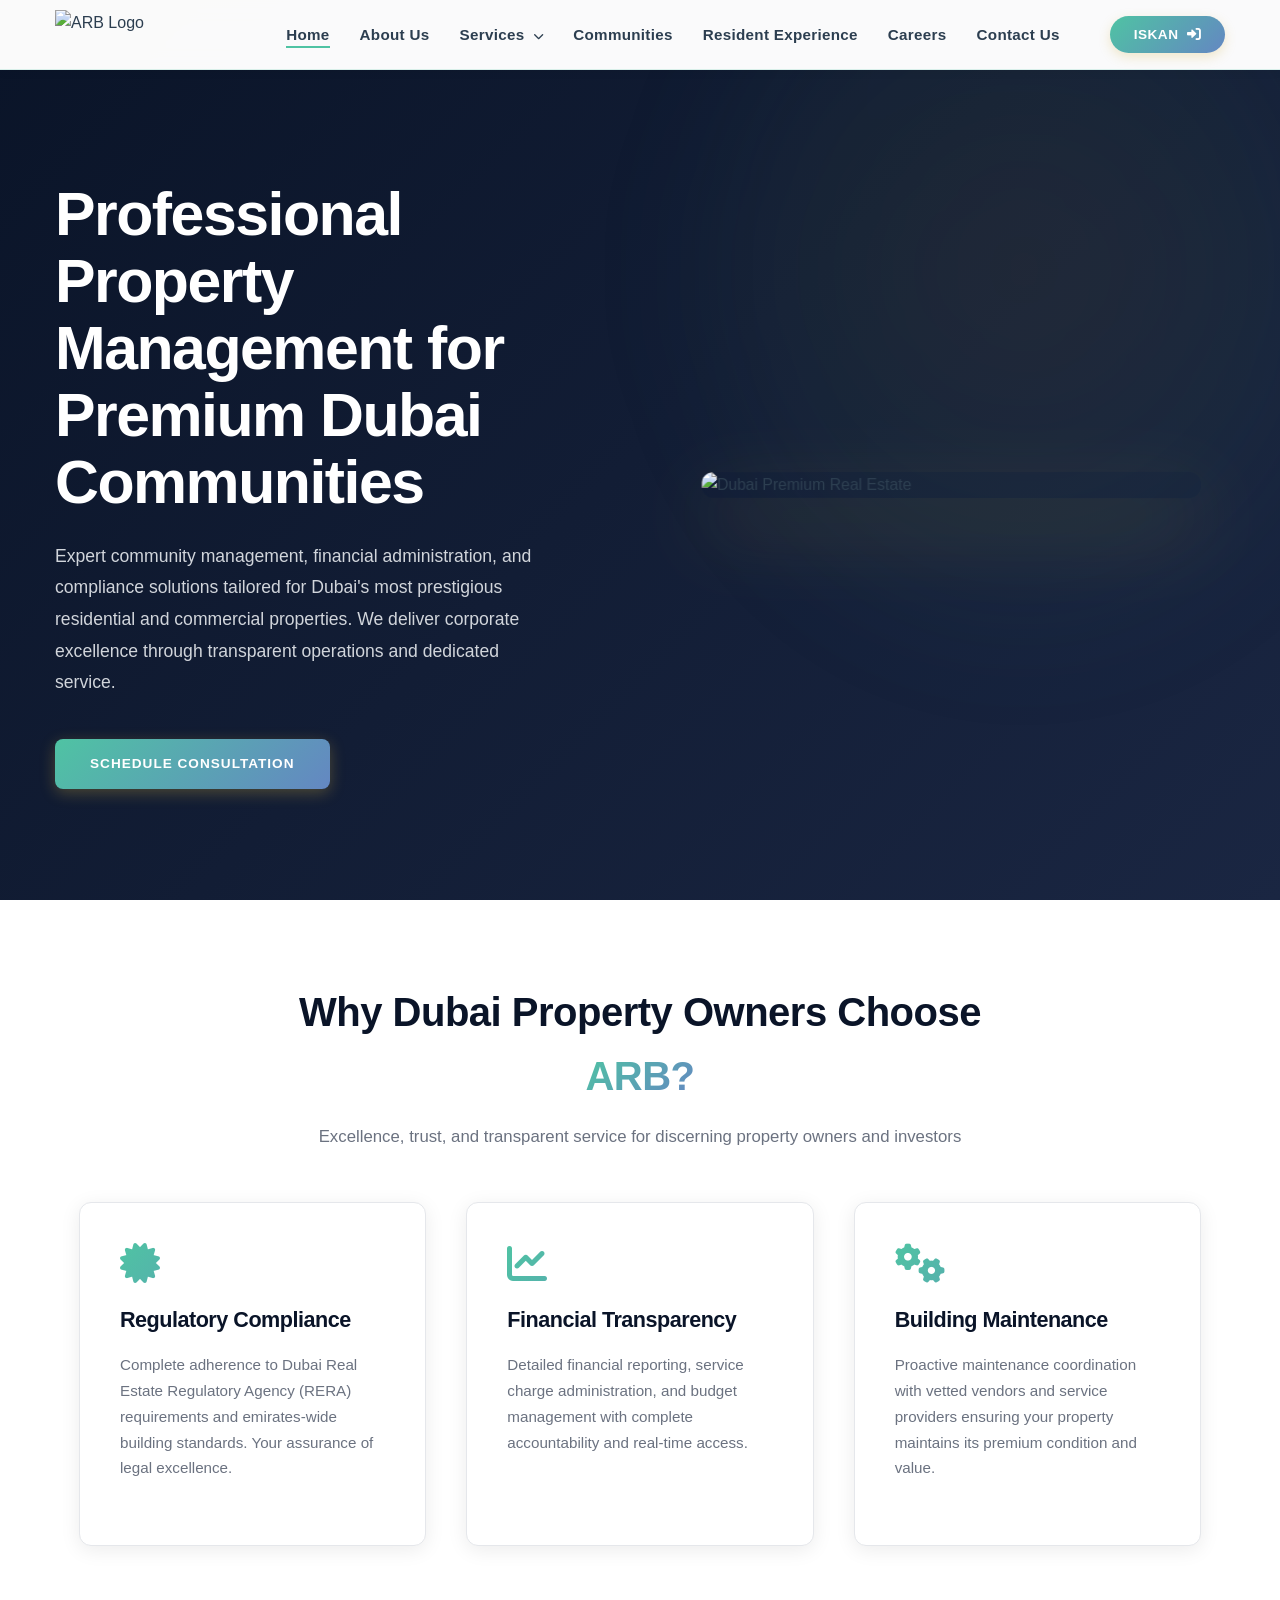
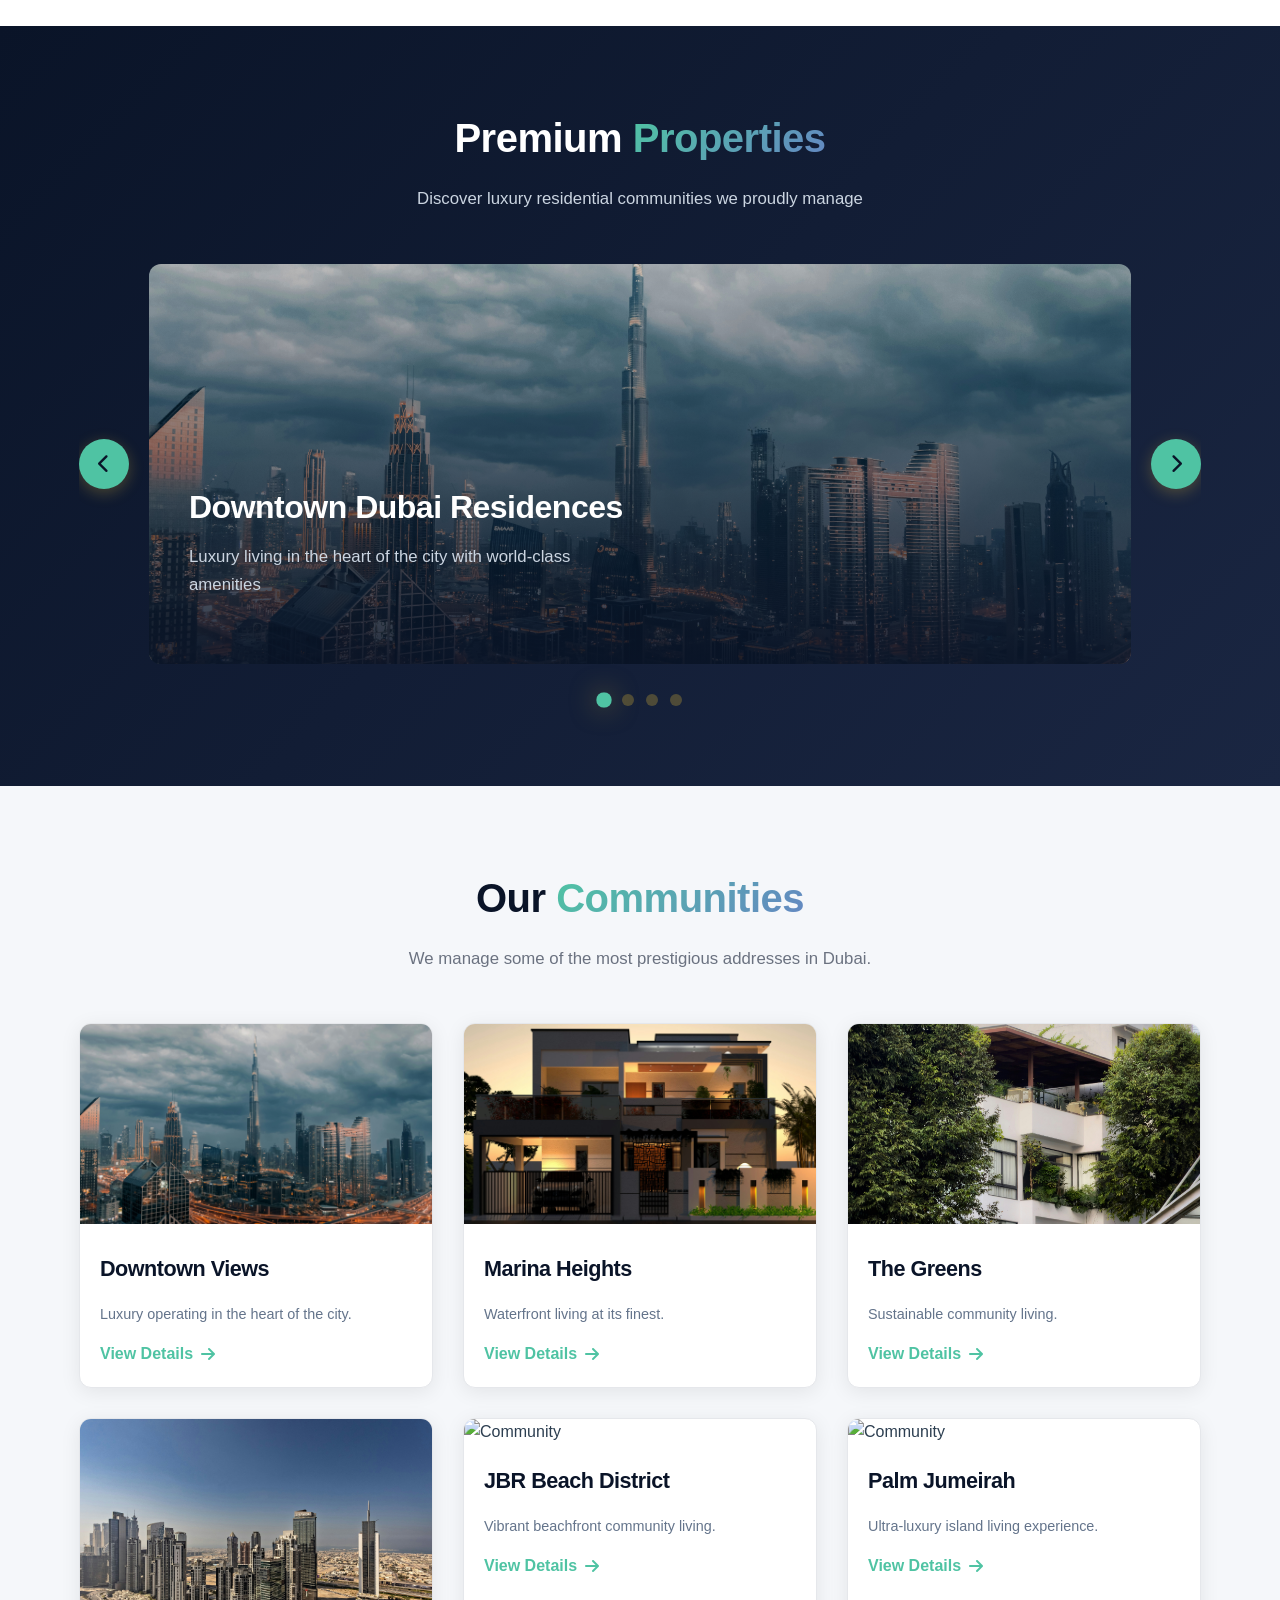
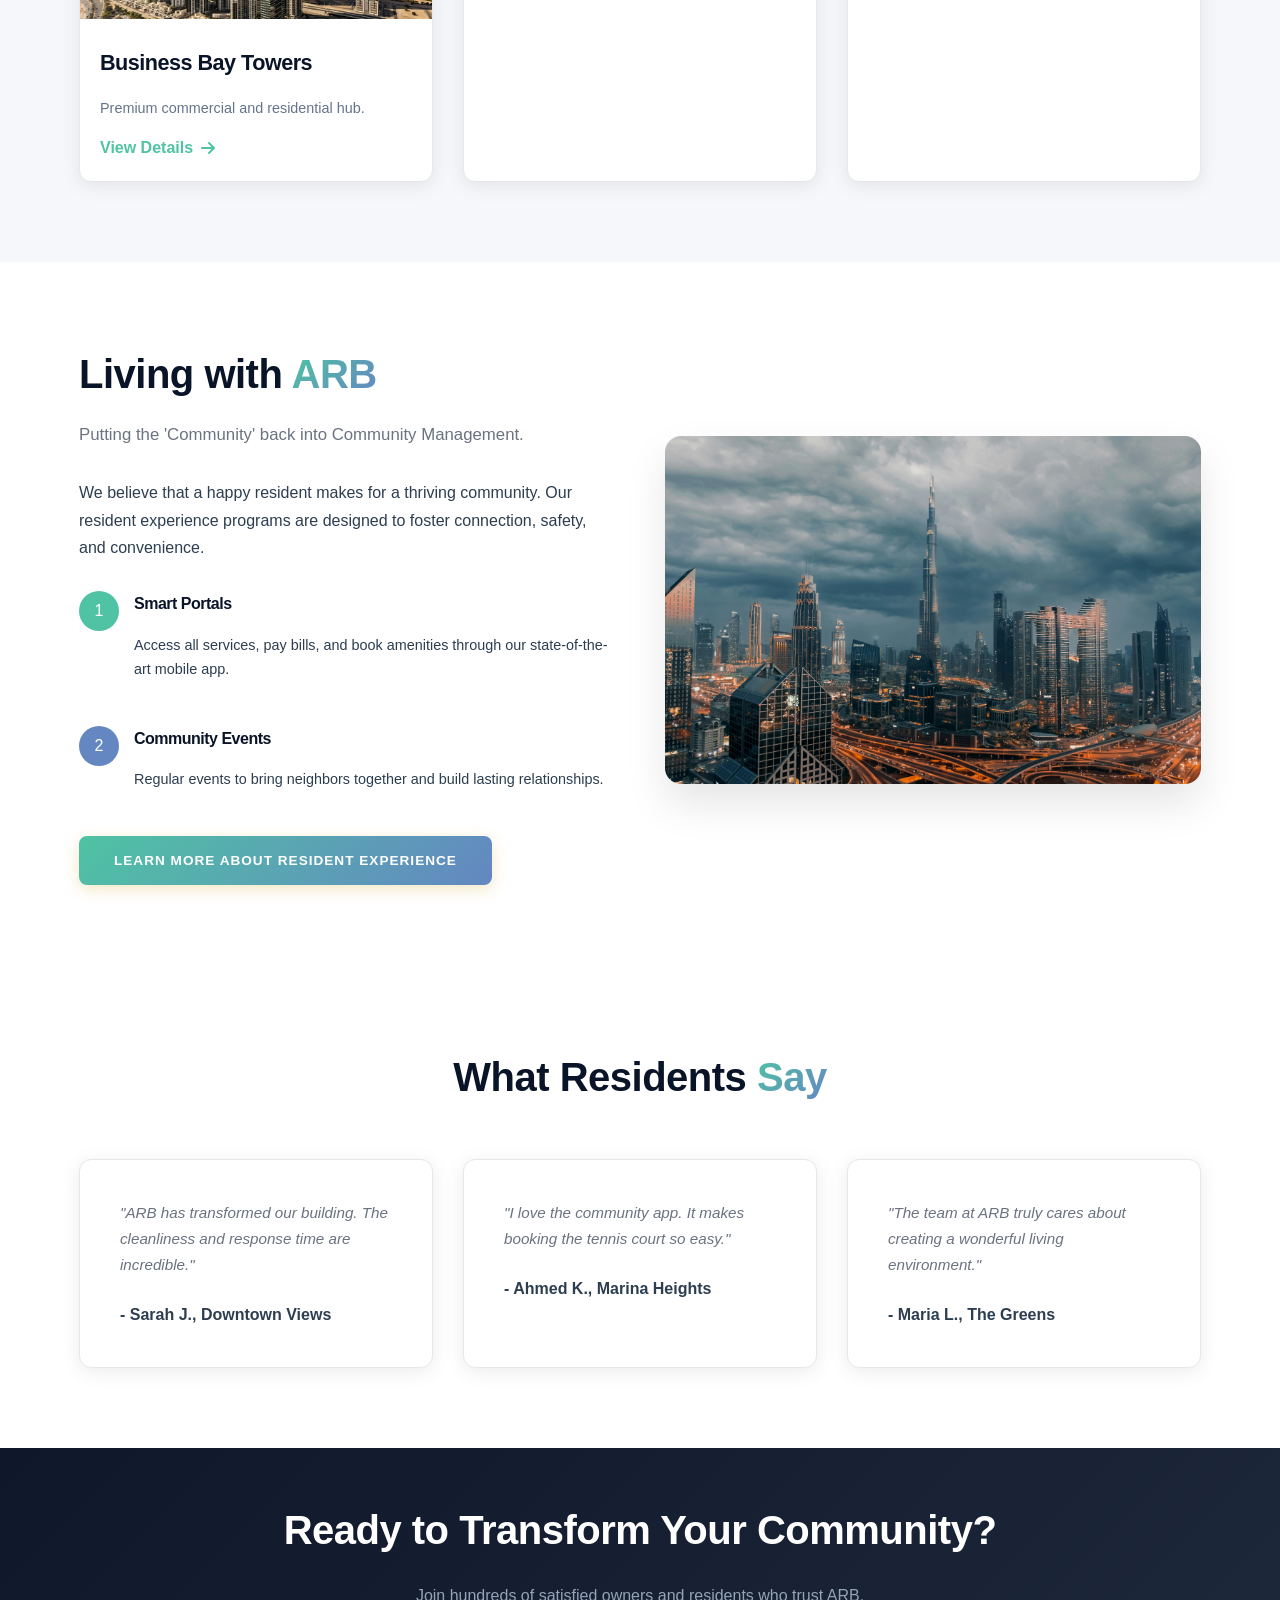
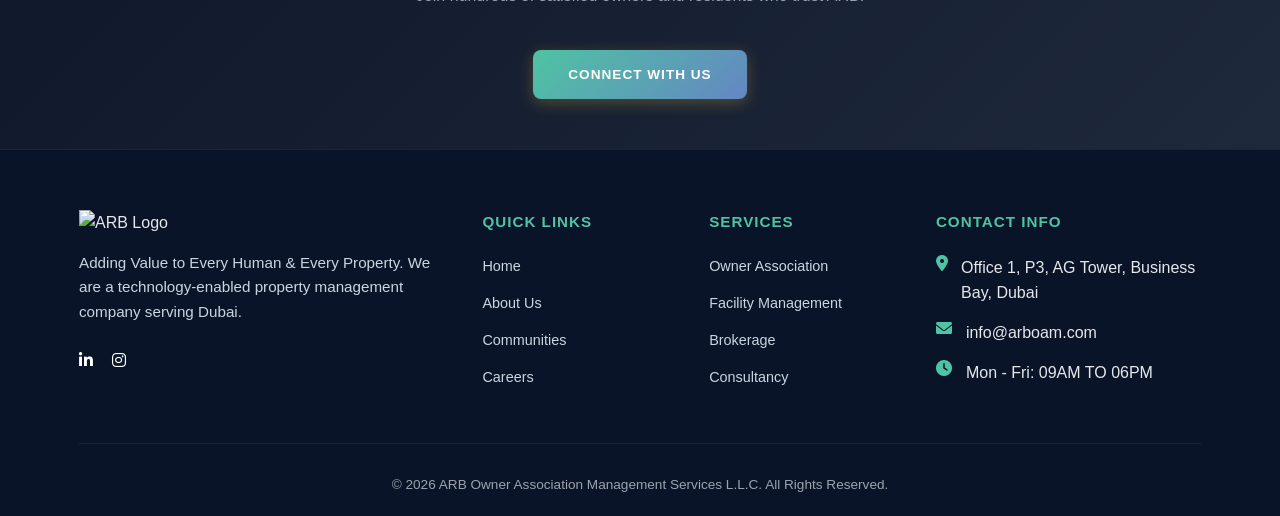
==== commit e387d4d5: "fixed al issues" ====
--- a/index.html
+++ b/index.html
@@ -38,7 +38,7 @@
                     <li><a href="resident-experience.html">Resident Experience</a></li>
                     <li><a href="careers.html">Careers</a></li>
                     <li><a href="contact.html">Contact Us</a></li>
-                    <li style="margin-left: 20px;"><a href="#" class="btn btn-iskan">Iskan <i
+                    <li style="margin-left: 20px;"><a href="https://iskaan.com/" class="btn btn-iskan">Iskan <i
                                 class="fas fa-sign-in-alt"></i></a></li>
                 </ul>
             </nav>
@@ -48,6 +48,9 @@
     <!-- Mobile Menu Overlay -->
     <div class="mobile-menu-overlay" id="mobile-menu-overlay"></div>
     <div class="mobile-menu" id="mobile-menu">
+        <button class="mobile-menu-close" id="mobile-menu-close">
+            <i class="fas fa-times"></i>
+        </button>
         <ul>
             <li><a href="index.html" class="active">Home</a></li>
             <li><a href="about.html">About Us</a></li>
@@ -56,7 +59,7 @@
             <li><a href="resident-experience.html">Resident Experience</a></li>
             <li><a href="careers.html">Careers</a></li>
             <li><a href="contact.html">Contact Us</a></li>
-            <li><a href="#" class="btn btn-iskan">Iskan <i class="fas fa-sign-in-alt"></i></a></li>
+            <li><a href="https://iskaan.com/" class="btn btn-iskan">Iskan <i class="fas fa-sign-in-alt"></i></a></li>
         </ul>
     </div>
 
@@ -128,25 +131,25 @@
                 </button>
                 <div class="slider-container">
                     <div class="slider-wrapper">
-                        <div class="slider-item" style="background-image: url('/assets/img/1.jpg');">
+                        <div class="slider-item" style="background-image: url('assets/img/1.jpg');">
                             <div class="slider-content">
                                 <h3>Downtown Dubai Residences</h3>
                                 <p>Luxury living in the heart of the city with world-class amenities</p>
                             </div>
                         </div>
-                        <div class="slider-item" style="background-image: url('/assets/img/2.jpg');">
+                        <div class="slider-item" style="background-image: url('assets/img/2.jpg');">
                             <div class="slider-content">
                                 <h3>Marina Heights</h3>
                                 <p>Waterfront luxury with breathtaking sea views</p>
                             </div>
                         </div>
-                        <div class="slider-item" style="background-image: url('/assets/img/3.jpg');">
+                        <div class="slider-item" style="background-image: url('assets/img/3.jpg');">
                             <div class="slider-content">
                                 <h3>Sustainable Green Spaces</h3>
                                 <p>Modern living combined with environmental responsibility</p>
                             </div>
                         </div>
-                        <div class="slider-item" style="background-image: url('/assets/img/4.jpg');">
+                        <div class="slider-item" style="background-image: url('assets/img/4.jpg');">
                             <div class="slider-content">
                                 <h3>Business Bay Heights</h3>
                                 <p>Premium commercial and residential spaces</p>
@@ -329,9 +332,11 @@
                     <p>Adding Value to Every Human & Every Property. We are a technology-enabled property management
                         company serving Dubai.</p>
                     <div style="margin-top: 20px;">
-                        <a href="#" style="color: white; margin-right: 15px;"><i class="fab fa-facebook-f"></i></a>
-                        <a href="#" style="color: white; margin-right: 15px;"><i class="fab fa-linkedin-in"></i></a>
-                        <a href="#" style="color: white; margin-right: 15px;"><i class="fab fa-instagram"></i></a>
+                        <!-- <a href="#" style="color: white; margin-right: 15px;"><i class="fab fa-facebook-f"></i></a> -->
+                        <a href="https://www.linkedin.com/feed" style="color: white; margin-right: 15px;"><i
+                                class="fab fa-linkedin-in"></i></a>
+                        <a href="https://www.instagram.com/arboam2025/" style="color: white; margin-right: 15px;"><i
+                                class="fab fa-instagram"></i></a>
                     </div>
                 </div>
 
@@ -380,6 +385,14 @@
             const menuToggle = document.getElementById('mobile-menu-toggle');
             const mobileMenu = document.getElementById('mobile-menu');
             const mobileMenuOverlay = document.getElementById('mobile-menu-overlay');
+            const mobileMenuClose = document.getElementById('mobile-menu-close');
+
+            function closeMenu() {
+                menuToggle.classList.remove('active');
+                mobileMenu.classList.remove('active');
+                mobileMenuOverlay.classList.remove('active');
+                document.body.style.overflow = '';
+            }
 
             if (menuToggle && mobileMenu && mobileMenuOverlay) {
                 // Toggle menu when hamburger is clicked
@@ -392,20 +405,21 @@
 
                 // Close menu when overlay is clicked
                 mobileMenuOverlay.addEventListener('click', function () {
-                    menuToggle.classList.remove('active');
-                    mobileMenu.classList.remove('active');
-                    mobileMenuOverlay.classList.remove('active');
-                    document.body.style.overflow = '';
+                    closeMenu();
                 });
+
+                // Close menu when close button is clicked
+                if (mobileMenuClose) {
+                    mobileMenuClose.addEventListener('click', function () {
+                        closeMenu();
+                    });
+                }
 
                 // Close menu when a link is clicked
                 const menuLinks = mobileMenu.querySelectorAll('a');
                 menuLinks.forEach(link => {
                     link.addEventListener('click', function () {
-                        menuToggle.classList.remove('active');
-                        mobileMenu.classList.remove('active');
-                        mobileMenuOverlay.classList.remove('active');
-                        document.body.style.overflow = '';
+                        closeMenu();
                     });
                 });
             }
--- a/style.css
+++ b/style.css
@@ -594,6 +594,8 @@
   display: flex;
   align-items: center;
   gap: 20px;
+  width: 100%;
+  overflow: hidden;
 }
 
 .slider-container {
@@ -601,6 +603,7 @@
   overflow: hidden;
   border-radius: var(--radius-lg);
   height: 400px;
+  width: 100%;
 }
 
 .slider-wrapper {
@@ -860,17 +863,43 @@
   top: 0;
   right: -300px;
   width: 280px;
-  height: 100%;
+  height: 100vh;
   background: var(--white);
   box-shadow: -5px 0 15px rgba(0, 0, 0, 0.1);
   transition: right 0.3s ease;
   z-index: 1000;
-  padding: 80px 20px 20px;
+  padding: 70px 20px 20px;
   overflow-y: auto;
+  overflow-x: hidden;
 }
 
 .mobile-menu.active {
   right: 0;
+}
+
+.mobile-menu-close {
+  position: absolute;
+  top: 20px;
+  right: 20px;
+  background: none;
+  border: none;
+  font-size: 1.8rem;
+  cursor: pointer;
+  color: var(--text-color);
+  width: 40px;
+  height: 40px;
+  display: flex;
+  align-items: center;
+  justify-content: center;
+  border-radius: 50%;
+  transition: all 0.3s ease;
+  z-index: 1001;
+}
+
+.mobile-menu-close:hover {
+  background: var(--light-bg);
+  color: var(--accent-gold);
+  transform: rotate(90deg);
 }
 
 .mobile-menu ul {
